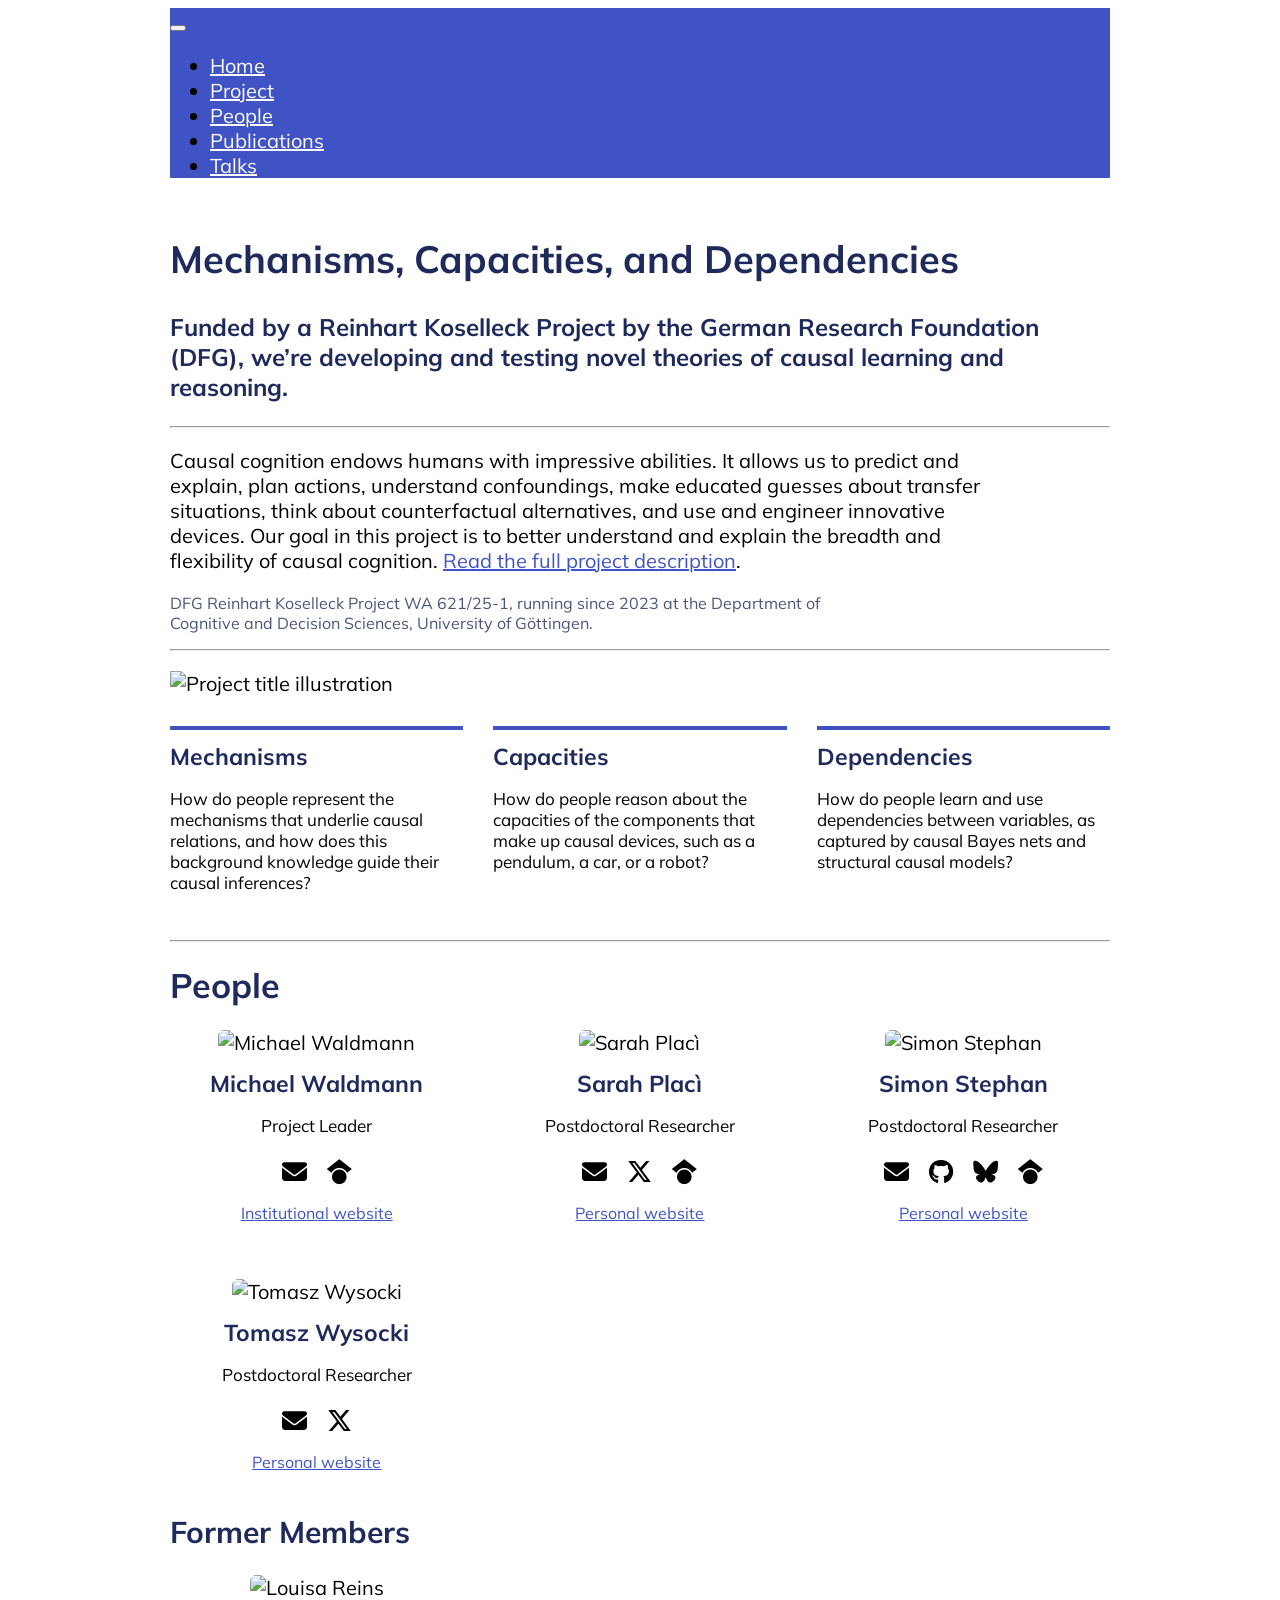
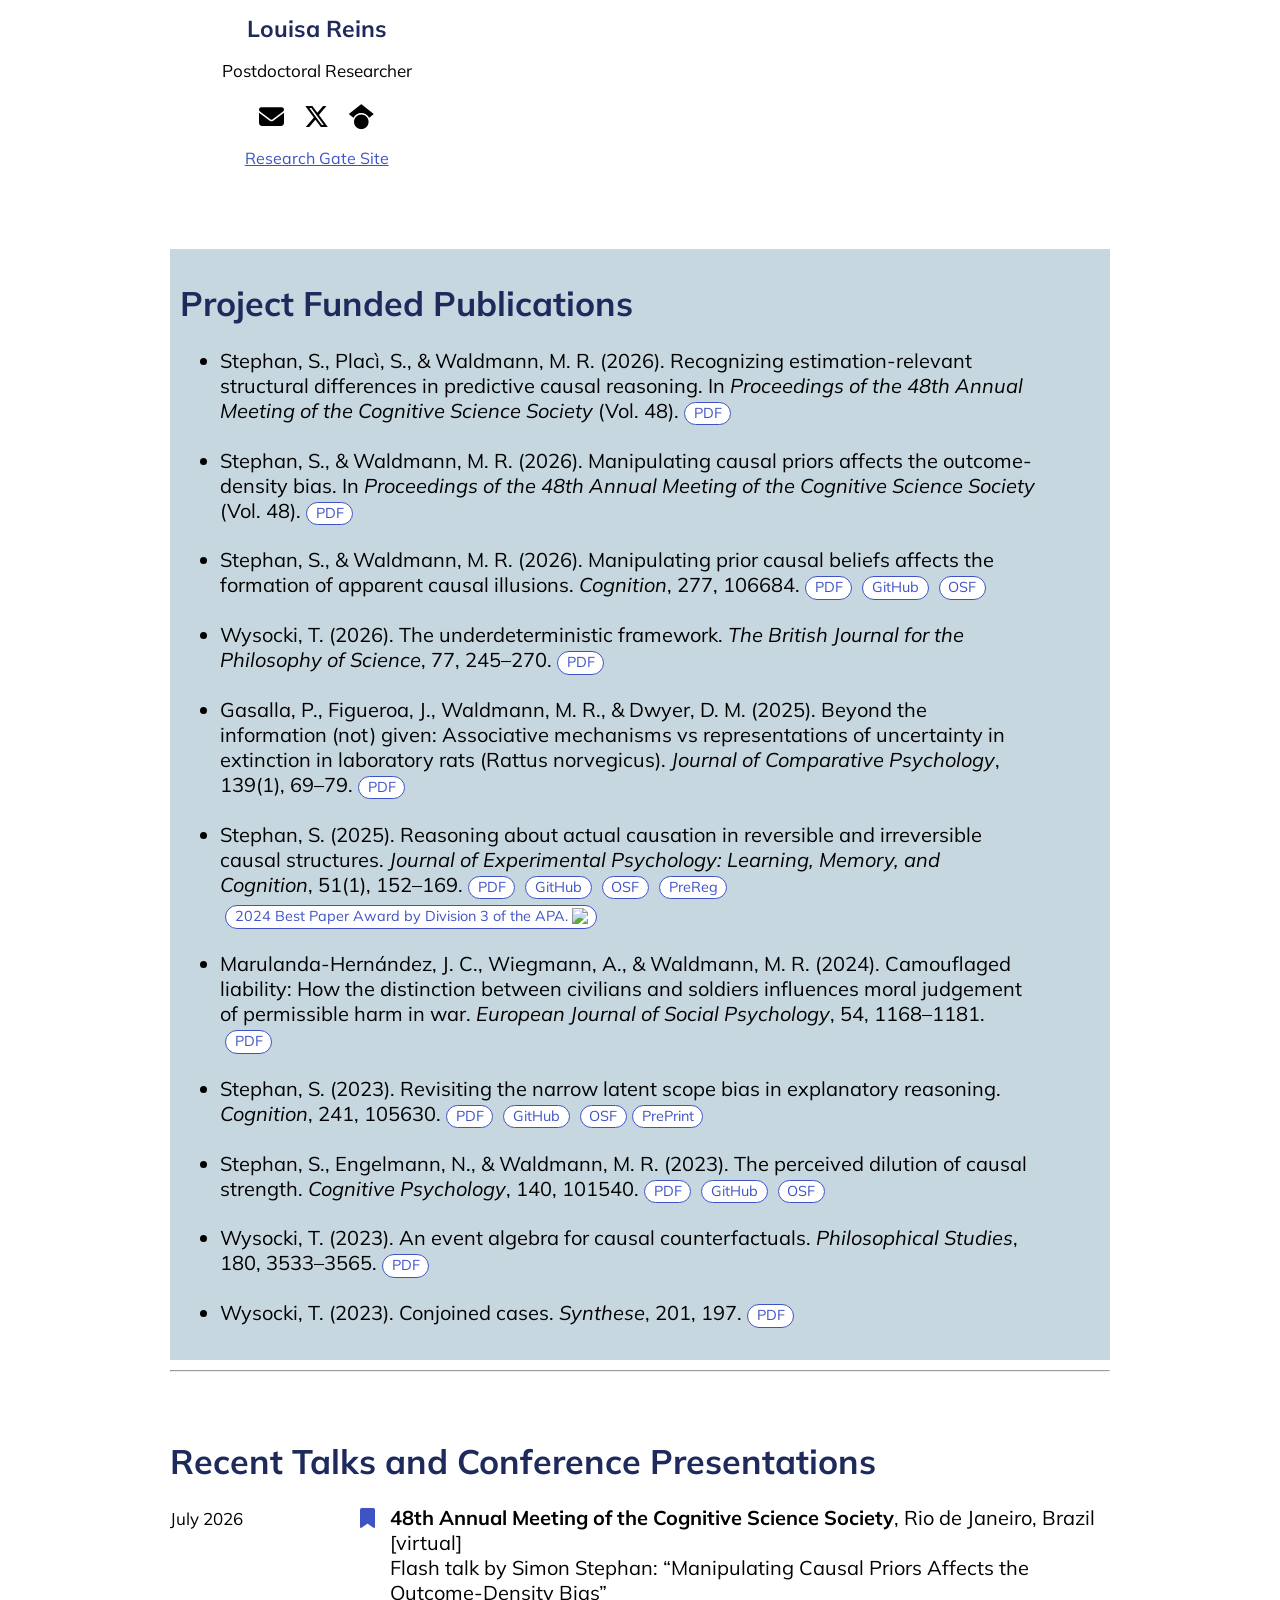
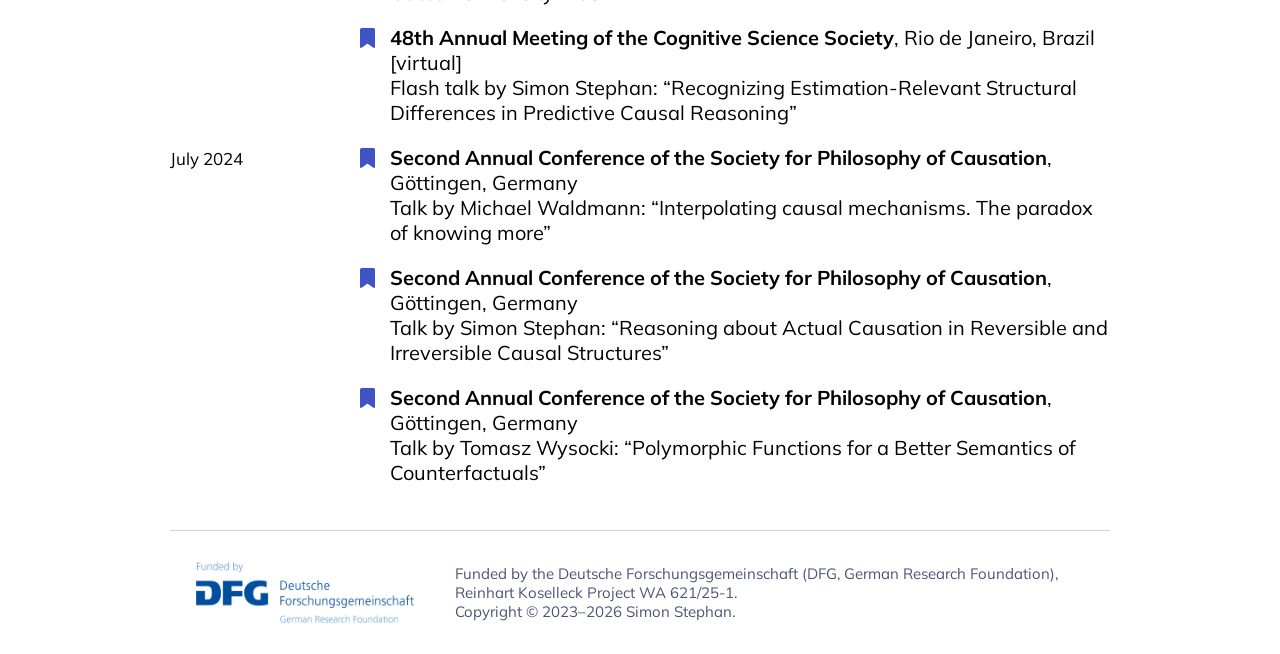
==== index.html @ 8e36511e "update" ====
<!DOCTYPE html>

<html>

<head>

<meta charset="utf-8" />
<meta name="generator" content="pandoc" />
<meta http-equiv="X-UA-Compatible" content="IE=EDGE" />




<title>Mechanisms, Capacities, and Dependencies</title>

<script src="site_libs/header-attrs-2.29/header-attrs.js"></script>
<script src="site_libs/jquery-3.6.0/jquery-3.6.0.min.js"></script>
<meta name="viewport" content="width=device-width, initial-scale=1" />
<link href="site_libs/bootstrap-3.3.5/css/yeti.min.css" rel="stylesheet" />
<script src="site_libs/bootstrap-3.3.5/js/bootstrap.min.js"></script>
<script src="site_libs/bootstrap-3.3.5/shim/html5shiv.min.js"></script>
<script src="site_libs/bootstrap-3.3.5/shim/respond.min.js"></script>
<style>h1 {font-size: 34px;}
       h1.title {font-size: 38px;}
       h2 {font-size: 30px;}
       h3 {font-size: 24px;}
       h4 {font-size: 18px;}
       h5 {font-size: 16px;}
       h6 {font-size: 12px;}
       code {color: inherit; background-color: rgba(0, 0, 0, 0.04);}
       pre:not([class]) { background-color: white }</style>
<script src="site_libs/navigation-1.1/tabsets.js"></script>
<link href="site_libs/highlightjs-9.12.0/textmate.css" rel="stylesheet" />
<script src="site_libs/highlightjs-9.12.0/highlight.js"></script>
<link rel="icon" type="image/png" href="favicon.ico"/>
<link rel="stylesheet" href="https://cdnjs.cloudflare.com/ajax/libs/font-awesome/6.5.2/css/all.min.css" crossorigin="anonymous" referrerpolicy="no-referrer"/>

<style type="text/css">
  code{white-space: pre-wrap;}
  span.smallcaps{font-variant: small-caps;}
  span.underline{text-decoration: underline;}
  div.column{display: inline-block; vertical-align: top; width: 50%;}
  div.hanging-indent{margin-left: 1.5em; text-indent: -1.5em;}
  ul.task-list{list-style: none;}
    </style>

<style type="text/css">code{white-space: pre;}</style>
<script type="text/javascript">
if (window.hljs) {
  hljs.configure({languages: []});
  hljs.initHighlightingOnLoad();
  if (document.readyState && document.readyState === "complete") {
    window.setTimeout(function() { hljs.initHighlighting(); }, 0);
  }
}
</script>






<link rel="stylesheet" href="styles.css" type="text/css" />



<style type = "text/css">
.main-container {
  max-width: 940px;
  margin-left: auto;
  margin-right: auto;
}
img {
  max-width:100%;
}
.tabbed-pane {
  padding-top: 12px;
}
.html-widget {
  margin-bottom: 20px;
}
button.code-folding-btn:focus {
  outline: none;
}
summary {
  display: list-item;
}
details > summary > p:only-child {
  display: inline;
}
pre code {
  padding: 0;
}
</style>


<style type="text/css">
.dropdown-submenu {
  position: relative;
}
.dropdown-submenu>.dropdown-menu {
  top: 0;
  left: 100%;
  margin-top: -6px;
  margin-left: -1px;
  border-radius: 0 6px 6px 6px;
}
.dropdown-submenu:hover>.dropdown-menu {
  display: block;
}
.dropdown-submenu>a:after {
  display: block;
  content: " ";
  float: right;
  width: 0;
  height: 0;
  border-color: transparent;
  border-style: solid;
  border-width: 5px 0 5px 5px;
  border-left-color: #cccccc;
  margin-top: 5px;
  margin-right: -10px;
}
.dropdown-submenu:hover>a:after {
  border-left-color: #adb5bd;
}
.dropdown-submenu.pull-left {
  float: none;
}
.dropdown-submenu.pull-left>.dropdown-menu {
  left: -100%;
  margin-left: 10px;
  border-radius: 6px 0 6px 6px;
}
</style>

<script type="text/javascript">
// manage active state of menu based on current page
$(document).ready(function () {
  // active menu anchor
  href = window.location.pathname
  href = href.substr(href.lastIndexOf('/') + 1)
  if (href === "")
    href = "index.html";
  var menuAnchor = $('a[href="' + href + '"]');

  // mark the anchor link active (and if it's in a dropdown, also mark that active)
  var dropdown = menuAnchor.closest('li.dropdown');
  if (window.bootstrap) { // Bootstrap 4+
    menuAnchor.addClass('active');
    dropdown.find('> .dropdown-toggle').addClass('active');
  } else { // Bootstrap 3
    menuAnchor.parent().addClass('active');
    dropdown.addClass('active');
  }

  // Navbar adjustments
  var navHeight = $(".navbar").first().height() + 15;
  var style = document.createElement('style');
  var pt = "padding-top: " + navHeight + "px; ";
  var mt = "margin-top: -" + navHeight + "px; ";
  var css = "";
  // offset scroll position for anchor links (for fixed navbar)
  for (var i = 1; i <= 6; i++) {
    css += ".section h" + i + "{ " + pt + mt + "}\n";
  }
  style.innerHTML = "body {" + pt + "padding-bottom: 40px; }\n" + css;
  document.head.appendChild(style);
});
</script>

<!-- tabsets -->

<style type="text/css">
.tabset-dropdown > .nav-tabs {
  display: inline-table;
  max-height: 500px;
  min-height: 44px;
  overflow-y: auto;
  border: 1px solid #ddd;
  border-radius: 4px;
}

.tabset-dropdown > .nav-tabs > li.active:before, .tabset-dropdown > .nav-tabs.nav-tabs-open:before {
  content: "\e259";
  font-family: 'Glyphicons Halflings';
  display: inline-block;
  padding: 10px;
  border-right: 1px solid #ddd;
}

.tabset-dropdown > .nav-tabs.nav-tabs-open > li.active:before {
  content: "\e258";
  font-family: 'Glyphicons Halflings';
  border: none;
}

.tabset-dropdown > .nav-tabs > li.active {
  display: block;
}

.tabset-dropdown > .nav-tabs > li > a,
.tabset-dropdown > .nav-tabs > li > a:focus,
.tabset-dropdown > .nav-tabs > li > a:hover {
  border: none;
  display: inline-block;
  border-radius: 4px;
  background-color: transparent;
}

.tabset-dropdown > .nav-tabs.nav-tabs-open > li {
  display: block;
  float: none;
}

.tabset-dropdown > .nav-tabs > li {
  display: none;
}
</style>

<!-- code folding -->




</head>

<body>


<div class="container-fluid main-container">




<div class="navbar navbar-inverse  navbar-fixed-top" role="navigation">
  <div class="container">
    <div class="navbar-header">
      <button type="button" class="navbar-toggle collapsed" data-toggle="collapse" data-bs-toggle="collapse" data-target="#navbar" data-bs-target="#navbar">
        <span class="icon-bar"></span>
        <span class="icon-bar"></span>
        <span class="icon-bar"></span>
      </button>
      <a class="navbar-brand" href="index.html"></a>
    </div>
    <div id="navbar" class="navbar-collapse collapse">
      <ul class="nav navbar-nav">
        <li>
  <a href="index.html">Home</a>
</li>
<li>
  <a href="project_desc.html">Project</a>
</li>
<li>
  <a href="index.html#people">People</a>
</li>
<li>
  <a href="index.html#publications">Publications</a>
</li>
<li>
  <a href="index.html#talks_confs">Talks</a>
</li>
      </ul>
      <ul class="nav navbar-nav navbar-right">
        
      </ul>
    </div><!--/.nav-collapse -->
  </div><!--/.container -->
</div><!--/.navbar -->

<div id="header">



<h1 class="title toc-ignore">Mechanisms, Capacities, and
Dependencies</h1>
<h3 class="subtitle">Funded by a Reinhart Koselleck Project by the
German Research Foundation (DFG), we’re developing and testing novel
theories of causal learning and reasoning.</h3>

</div>


<hr />
<p>Causal cognition endows humans with impressive abilities. It allows
us to predict and explain, plan actions, understand confoundings, make
educated guesses about transfer situations, think about counterfactual
alternatives, and use and engineer innovative devices. Our goal in this
project is to better understand and explain the breadth and flexibility
of causal cognition. <a href="project_desc.html">Read the full project
description</a>.</p>
<p class="project-meta">
DFG Reinhart Koselleck Project WA 621/25-1, running since 2023 at the
Department of Cognitive and Decision Sciences, University of Göttingen.
</p>
<hr />
<p><img src="images/title_image.png" alt="Project title illustration"></p>
<div class="themes">
<div class="theme">
<h3>
Mechanisms
</h3>
<p>
How do people represent the mechanisms that underlie causal relations,
and how does this background knowledge guide their causal inferences?
</p>
</div>
<div class="theme">
<h3>
Capacities
</h3>
<p>
How do people reason about the capacities of the components that make up
causal devices, such as a pendulum, a car, or a robot?
</p>
</div>
<div class="theme">
<h3>
Dependencies
</h3>
<p>
How do people learn and use dependencies between variables, as captured
by causal Bayes nets and structural causal models?
</p>
</div>
</div>
<hr />
<div id="people" class="section level1">
<h1>People<a name="people"></a></h1>
<div class="people-grid">
<div class="person">
<img src="images/avatar_michael.png" alt="Michael Waldmann">
<h3>
Michael Waldmann
</h3>
<p class="role">
Project Leader
</p>
<p class="person-links">
<a href="mailto:michael.waldmann@bio.uni-goettingen.de" title="Email" aria-label="Email"><i class="fa-solid fa-envelope"></i></a>
<a href="https://scholar.google.com/citations?user=w7jKiJ8AAAAJ&hl=de&oi=ao" title="Google Scholar" aria-label="Google Scholar"><i class="fa-brands fa-google-scholar"></i></a>
</p>
<p class="person-web">
<a href="https://www.psych.uni-goettingen.de/de/cognition/team/waldmann">Institutional
website</a>
</p>
</div>
<div class="person">
<img src="images/avatar_sarah.png" alt="Sarah Placì">
<h3>
Sarah Placì
</h3>
<p class="role">
Postdoctoral Researcher
</p>
<p class="person-links">
<a href="mailto:sarah.placi@gmail.com" title="Email" aria-label="Email"><i class="fa-solid fa-envelope"></i></a>
<a href="https://x.com/PlaciSarah" title="X / Twitter" aria-label="X / Twitter"><i class="fa-brands fa-x-twitter"></i></a>
<a href="https://scholar.google.com/citations?user=7uPERrwAAAAJ&hl=de&oi=ao" title="Google Scholar" aria-label="Google Scholar"><i class="fa-brands fa-google-scholar"></i></a>
</p>
<p class="person-web">
<a href="https://sarah-placi.github.io/sarah-placi/">Personal
website</a>
</p>
</div>
<div class="person">
<img src="images/avatar.png" alt="Simon Stephan">
<h3>
Simon Stephan
</h3>
<p class="role">
Postdoctoral Researcher
</p>
<p class="person-links">
<a href="mailto:simon.stephan@psych.uni-goettingen.de" title="Email" aria-label="Email"><i class="fa-solid fa-envelope"></i></a>
<a href="https://github.com/SimonStephan31" title="GitHub" aria-label="GitHub"><i class="fa-brands fa-github"></i></a>
<a href="https://bsky.app/profile/simonstephan.bsky.social" title="Bluesky" aria-label="Bluesky"><i class="fa-brands fa-bluesky"></i></a>
<a href="https://scholar.google.de/citations?hl=de&user=_GsFvvAAAAAJ" title="Google Scholar" aria-label="Google Scholar"><i class="fa-brands fa-google-scholar"></i></a>
</p>
<p class="person-web">
<a href="https://simonstephan.com/">Personal website</a>
</p>
</div>
<div class="person">
<img src="images/avatar_tomasz.png" alt="Tomasz Wysocki">
<h3>
Tomasz Wysocki
</h3>
<p class="role">
Postdoctoral Researcher
</p>
<p class="person-links">
<a href="mailto:tomwysocki@pitt.edu" title="Email" aria-label="Email"><i class="fa-solid fa-envelope"></i></a>
<a href="https://twitter.com/wysockit" title="X / Twitter" aria-label="X / Twitter"><i class="fa-brands fa-x-twitter"></i></a>
</p>
<p class="person-web">
<a href="https://tomwysocki.net/">Personal website</a>
</p>
</div>
</div>
<div id="former-members" class="section level2">
<h2>Former Members</h2>
<div class="people-grid">
<div class="person">
<img src="images/avatar_louisa.png" alt="Louisa Reins">
<h3>
Louisa Reins
</h3>
<p class="role">
Postdoctoral Researcher
</p>
<p class="person-links">
<a href="mailto:louisa-marie.reins@uni-goettingen.de" title="Email" aria-label="Email"><i class="fa-solid fa-envelope"></i></a>
<a href="https://twitter.com/louisareins" title="X / Twitter" aria-label="X / Twitter"><i class="fa-brands fa-x-twitter"></i></a>
<a href="https://scholar.google.com/citations?user=RVubpTgAAAAJ&hl=de&oi=ao" title="Google Scholar" aria-label="Google Scholar"><i class="fa-brands fa-google-scholar"></i></a>
</p>
<p class="person-web">
<a href="https://www.researchgate.net/profile/Louisa-Reins">Research
Gate Site</a>
</p>
</div>
</div>
<p><br></p>
</div>
</div>
<div id="project-funded-publications" class="section level1 boxBorder">
<h1>Project Funded Publications<a name="publications"></a></h1>
<ul>
<li><p>Stephan, S., Placì, S., &amp; Waldmann, M. R. (2026). Recognizing
estimation-relevant structural differences in predictive causal
reasoning. In <em>Proceedings of the 48th Annual Meeting of the
Cognitive Science Society</em> (Vol. 48).<span title="publication"><a
href="publications/Stephan-Plac%C3%AC-Waldmann_Confounding.pdf">PDF</a></span></p></li>
<li><p>Stephan, S., &amp; Waldmann, M. R. (2026). Manipulating causal
priors affects the outcome-density bias. In <em>Proceedings of the 48th
Annual Meeting of the Cognitive Science Society</em> (Vol. 48).<span
title="publication"><a
href="publications/Stephan-Waldmann_illusions_proceedings.pdf">PDF</a></span></p></li>
<li><p>Stephan, S., &amp; Waldmann, M. R. (2026). Manipulating prior
causal beliefs affects the formation of apparent causal illusions.
<em>Cognition</em>, 277, 106684.<span title="publication"><a
href="publications/Stephan-Waldmann_illusions_cognition.pdf">PDF</a></span>
<span title="github site"><a
href="https://github.com/SimonStephan31/Priors_and_Causal-Illusions">GitHub</a></span>
<span title="osf repository"><a
href="https://osf.io/4ghr3/">OSF</a></span></p></li>
<li><p>Wysocki, T. (2026). The underdeterministic framework. <em>The
British Journal for the Philosophy of Science</em>, 77, 245–270.<span
title="publication"><a
href="publications/wysocki_2023_undeterministic.pdf">PDF</a></span></p></li>
<li><p>Gasalla, P., Figueroa, J., Waldmann, M. R., &amp; Dwyer, D. M.
(2025). Beyond the information (not) given: Associative mechanisms vs
representations of uncertainty in extinction in laboratory rats (Rattus
norvegicus). <em>Journal of Comparative Psychology</em>, 139(1),
69–79.<span title="publication"><a
href="publications/Dwyer_et_al_2024_Rats.pdf">PDF</a></span></p></li>
<li><p>Stephan, S. (2025). Reasoning about actual causation in
reversible and irreversible causal structures. <em>Journal of
Experimental Psychology: Learning, Memory, and Cognition</em>, 51(1),
152–169.<span title="publication"><a
href="publications/Stephan_2024_ActualCausation_in_ReversibleStructures.pdf">PDF</a></span>
<span title="github site"><a
href="https://simonstephan31.github.io/actual_cause_reverse/index.html">GitHub</a></span>
<span title="osf repository"><a
href="https://osf.io/dnbf6/">OSF</a></span><!-- <span title = "pre-print">[PrePrint](XXX)</span> -->
<span title="pre-registration"><a
href="https://osf.io/dnbf6/registrations">PreReg</a></span><span
title="award"><a
href="https://www.apadivisions.org/division-3/awards">2024 Best Paper
Award by Division 3 of the APA.
<img src="images/Lit_price_icon.PNG"></a></span></p></li>
<li><p>Marulanda-Hernández, J. C., Wiegmann, A., &amp; Waldmann, M. R.
(2024). Camouflaged liability: How the distinction between civilians and
soldiers influences moral judgement of permissible harm in war.
<em>European Journal of Social Psychology</em>, 54, 1168–1181.<span
title="publication"><a
href="publications/Marulanda-Hern%C3%A1ndez_et_al_2024_CamouflagedLiability.pdf">PDF</a></span></p></li>
<li><p>Stephan, S. (2023). Revisiting the narrow latent scope bias in
explanatory reasoning. <em>Cognition</em>, 241, 105630.<span
title="publication"><a
href="publications/Stephan_2023_RevisitingTheNarrowLatentScopeBias.pdf">PDF</a></span>
<span title="github site"><a
href="https://simonstephan31.github.io/revisit_nlsbias/index.html">GitHub</a></span>
<span title="osf repository"><a
href="https://osf.io/n94ed/">OSF</a></span><span title="pre-print"><a
href="https://psyarxiv.com/a8cve/">PrePrint</a></span></p></li>
<li><p>Stephan, S., Engelmann, N., &amp; Waldmann, M. R. (2023). The
perceived dilution of causal strength. <em>Cognitive Psychology</em>,
140, 101540.<span title="publication"><a
href="publications/Stephan_Engelmann_Waldmann_2023_strengthDilution.pdf">PDF</a></span>
<span title="github site"><a
href="https://simonstephan31.github.io/The-Dilution-of-Causal-Strength/index.html">GitHub</a></span>
<span title="osf repository"><a
href="https://osf.io/nrv7p/">OSF</a></span></p></li>
<li><p>Wysocki, T. (2023). An event algebra for causal counterfactuals.
<em>Philosophical Studies</em>, 180, 3533–3565.<span
title="publication"><a
href="publications/wysocki_2023_eventAlgebra.pdf">PDF</a></span></p></li>
<li><p>Wysocki, T. (2023). Conjoined cases. <em>Synthese</em>, 201,
197.<span title="publication"><a
href="publications/wysocki_2023_conjoinedCases.pdf">PDF</a></span></p></li>
</ul>
<!---
- __Waldmann, M. R.__ (2017). _The Oxford handbook of causal reasoning_. Oxford University Press.
-->
</div>
<hr />
<p><br />
</p>
<div id="recent-talks-and-conference-presentations"
class="section level1">
<h1>Recent Talks and Conference
Presentations<a name="talks_confs"></a></h1>
<div class="talks">
<div class="talk-date">
July 2026
</div>
<div class="talk-body">
<strong>48th Annual Meeting of the Cognitive Science Society</strong>,
Rio de Janeiro, Brazil [virtual]<br> Flash talk by Simon Stephan:
“Manipulating Causal Priors Affects the Outcome-Density Bias”
</div>
<div class="talk-date">

</div>
<div class="talk-body">
<strong>48th Annual Meeting of the Cognitive Science Society</strong>,
Rio de Janeiro, Brazil [virtual]<br> Flash talk by Simon Stephan:
“Recognizing Estimation-Relevant Structural Differences in Predictive
Causal Reasoning”
</div>
<div class="talk-date">
July 2024
</div>
<div class="talk-body">
<strong>Second Annual Conference of the Society for Philosophy of
Causation</strong>, Göttingen, Germany<br> Talk by Michael Waldmann:
“Interpolating causal mechanisms. The paradox of knowing more”
</div>
<div class="talk-date">

</div>
<div class="talk-body">
<strong>Second Annual Conference of the Society for Philosophy of
Causation</strong>, Göttingen, Germany<br> Talk by Simon Stephan:
“Reasoning about Actual Causation in Reversible and Irreversible Causal
Structures”
</div>
<div class="talk-date">

</div>
<div class="talk-body">
<strong>Second Annual Conference of the Society for Philosophy of
Causation</strong>, Göttingen, Germany<br> Talk by Tomasz Wysocki:
“Polymorphic Functions for a Better Semantics of Counterfactuals”
</div>
</div>
</div>

<footer class="site-footer">
<img src="images/dfg_logo_funded_by_en.png" alt="Funded by the Deutsche Forschungsgemeinschaft (DFG, German Research Foundation)">
<p>Funded by the Deutsche Forschungsgemeinschaft (DFG, German Research Foundation), Reinhart Koselleck Project WA 621/25-1.<br>
Copyright &copy; 2023&ndash;2026 Simon Stephan.</p>
</footer>



</div>

<script>

// add bootstrap table styles to pandoc tables
function bootstrapStylePandocTables() {
  $('tr.odd').parent('tbody').parent('table').addClass('table table-condensed');
}
$(document).ready(function () {
  bootstrapStylePandocTables();
});


</script>

<!-- tabsets -->

<script>
$(document).ready(function () {
  window.buildTabsets("TOC");
});

$(document).ready(function () {
  $('.tabset-dropdown > .nav-tabs > li').click(function () {
    $(this).parent().toggleClass('nav-tabs-open');
  });
});
</script>

<!-- code folding -->


<!-- dynamically load mathjax for compatibility with self-contained -->
<script>
  (function () {
    var script = document.createElement("script");
    script.type = "text/javascript";
    script.src  = "https://mathjax.rstudio.com/latest/MathJax.js?config=TeX-AMS-MML_HTMLorMML";
    document.getElementsByTagName("head")[0].appendChild(script);
  })();
</script>

</body>
</html>
---- styles.css ----
@import url('https://fonts.googleapis.com/css2?family=Mulish:ital,wght@0,400;0,700;1,400&display=swap');


blockquote {
  font-style: italic
}


/* -- Center page titles and remove white space -- */
.title {
  text-align: left;
  margin-top: 1.5em !important;
  margin-bottom: 0.75em;
  font-size: clamp(2.2rem, 6vw, 60pt);
}
   

/* -- Define the font type of the website's body -- */
body {
    font-family: 'Mulish', 'Muli', 'Helvetica Neue', Arial, sans-serif;
    font-size: 20px;
}

/*h1,h2,h3,h4,h5,h6{
  font-size: 20pt;
}
*/

.boxBorder {
  border: 0px solid #bc93a7;
  padding: 10px;
  outline: #3f53c5 solid 0px;
  outline-offset: 5px;
  background: #c7d7e0;
}

html {
  scroll-behavior: smooth;
}


/* -- Define columns -- */
.column-left{
  float: left;
  width: 25%;
  text-align: left;
  padding-left: 10px;
}

.column-right{
  float: right;
  width: 60%;
  text-align: left;
  padding-left: 10px;
  padding-right: 10px;
}

.column-right_alignRight{
  float: right;
  width: 20%;
  text-align: right;
  padding-left: 10px;
  padding-right: 10px;
}

.column-left_alignLeft{
  float: left;
  width: 20%;
  text-align: right;
  padding-left: 10px;
  padding-right: 10px;
}


.column-right_alignRightBigger{
  float: right;
  width: 50%;
  text-align: right;
  padding-left: 10px;
  padding-right: 10px;
}


/* -- Clear floats after the columns -- */
.row:after {
  content: "";
  display: table;
  clear: both;
}

/* -- allows us to add borders to images -- */
img[src*="#bordered"] {
   border: 2px solid black;
}


/* -- Keyboard focus -- */
a:focus-visible {
  outline: 2px solid #3f53c5;
  outline-offset: 2px;
}

/* -- People: responsive card grid -- */
.people-grid {
  display: grid;
  grid-template-columns: repeat(auto-fill, minmax(260px, 1fr));
  gap: 2em 1.5em;
  margin-top: 1em;
}

.person {
  text-align: center;
}

.person img {
  width: 100%;
  max-width: 200px;
  aspect-ratio: 1 / 1;
  object-fit: cover;
  border-radius: 6px;
}

.person h3 {
  font-size: 1.15em;
  font-weight: 700;
  margin: 0.6em 0 0.1em;
}

.person .role {
  font-size: 0.85em;
  margin-bottom: 0.3em;
}

.person-links {
  margin-bottom: 0.2em;
}

.person-links a {
  font-size: 1.25em;
  margin: 0 0.3em;
  color: inherit;
}

.person-links a:hover {
  color: #3f53c5;
}

.person-web {
  font-size: 0.8em;
}

/* -- Publications: link badges -- */
.boxBorder ul li {
  margin-bottom: 0.6em;
}

.boxBorder span[title] > a {
  display: inline-block;
  font-size: 0.72em;
  line-height: 1.5;
  padding: 0 0.6em;
  margin: 0.15em 0 0.15em 0.35em;
  border: 1px solid #3f53c5;
  border-radius: 1em;
  background: #fff;
  color: #3f53c5;
  text-decoration: none;
  white-space: nowrap;
}

.boxBorder span[title] > a:hover {
  background: #3f53c5;
  color: #fff;
}

.boxBorder span[title="award"] > a {
  white-space: normal;
}

.boxBorder span[title] img {
  height: 1.1em;
  vertical-align: -0.2em;
}


/* -- Color scheme: project blue for navbar, links and headings -- */
.navbar-inverse {
  background-color: #3f53c5;
  border-color: #3f53c5;
}

.navbar-inverse .navbar-nav > li > a,
.navbar-inverse .navbar-brand {
  color: #fff;
}

.navbar-inverse .navbar-nav > li > a:hover,
.navbar-inverse .navbar-nav > li > a:focus,
.navbar-inverse .navbar-nav > .active > a,
.navbar-inverse .navbar-nav > .active > a:hover {
  background-color: #2f3f9e;
  color: #fff;
}

a {
  color: #3f53c5;
}

a:hover {
  color: #2f3f9e;
}

h1, h2, h3 {
  color: #1f2a5c;
}

/* -- Readable line length for running text -- */
.main-container p,
.main-container li,
.subtitle {
  max-width: 68ch;
}

.people-grid p,
.themes p {
  max-width: none;
}

.project-meta {
  font-size: 0.8em;
  color: #4a5578;
}

/* -- Research themes -- */
.themes {
  display: grid;
  grid-template-columns: repeat(auto-fit, minmax(240px, 1fr));
  gap: 1.5em;
  margin: 1.5em 0;
}

.theme {
  border-top: 4px solid #3f53c5;
  padding-top: 0.6em;
}

.theme h3 {
  font-size: 1.15em;
  font-weight: 700;
  margin: 0 0 0.3em;
}

.theme p {
  font-size: 0.85em;
}

/* -- Figures on the project page -- */
.figure-wide {
  display: block;
  width: 100%;
  max-width: 900px;
  height: auto;
  margin: 1.5em 0;
}

/* -- Talks in CV layout -- */
.talks {
  display: grid;
  grid-template-columns: 8em 1fr;
  column-gap: 1.5em;
  row-gap: 1em;
  margin-top: 1em;
}

.talk-date {
  font-size: 0.85em;
  padding-top: 0.15em;
}

.talk-body {
  position: relative;
  padding-left: 1.5em;
  max-width: 68ch;
}

.talk-body::before {
  content: "\f02e";
  font-family: "Font Awesome 6 Free";
  font-weight: 900;
  position: absolute;
  left: 0;
  top: 0.1em;
  color: #3f53c5;
}

@media (max-width: 600px) {
  .talks {
    grid-template-columns: 1fr;
    row-gap: 0.2em;
  }
  .talk-date:empty {
    display: none;
  }
  .talk-body {
    margin-bottom: 0.8em;
  }
}

/* -- Footer with DFG funding note -- */
.site-footer {
  max-width: 940px;
  margin: 3em auto 1.5em;
  padding: 1.5em 15px 0;
  border-top: 1px solid #c7d7e0;
  display: flex;
  flex-wrap: wrap;
  align-items: center;
  gap: 1em 2em;
  font-size: 0.75em;
  color: #4a5578;
}

.site-footer img {
  width: 240px;
  height: auto;
}

.site-footer p {
  margin: 0;
  flex: 1 1 300px;
}
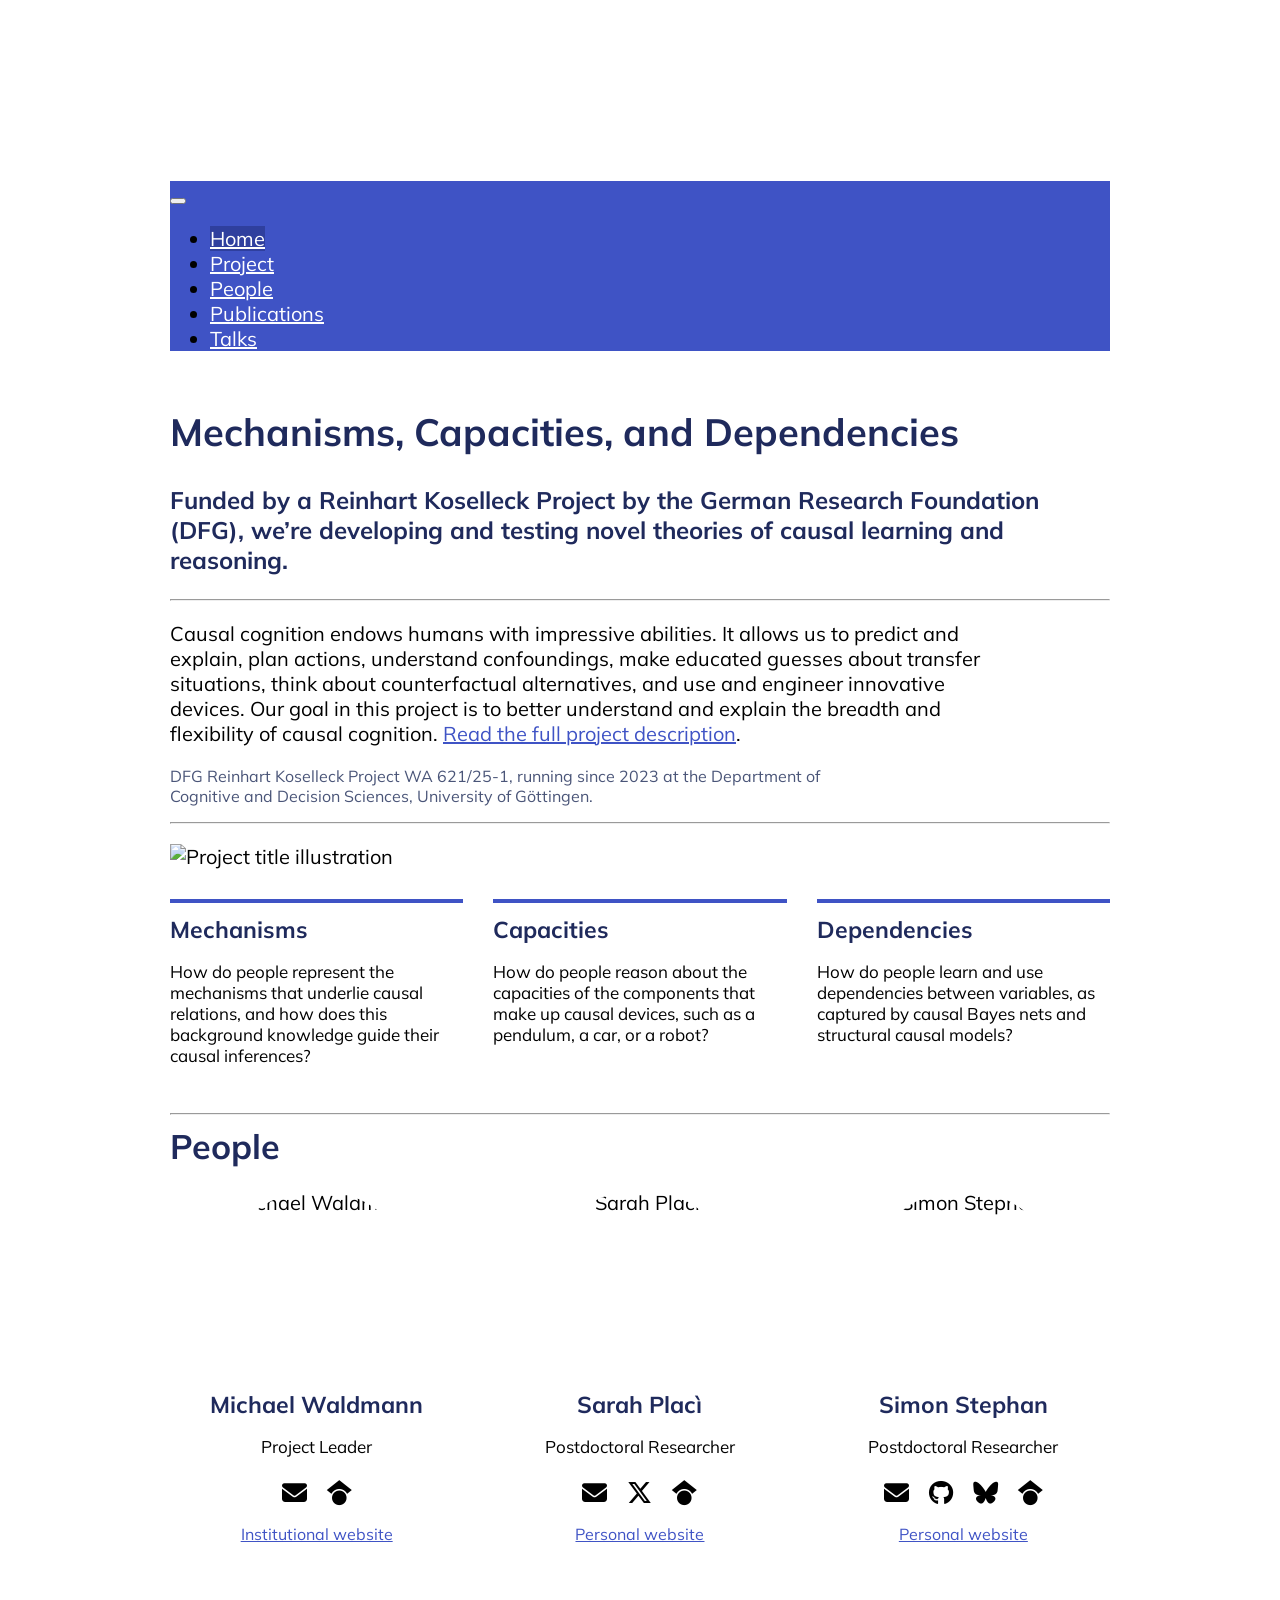
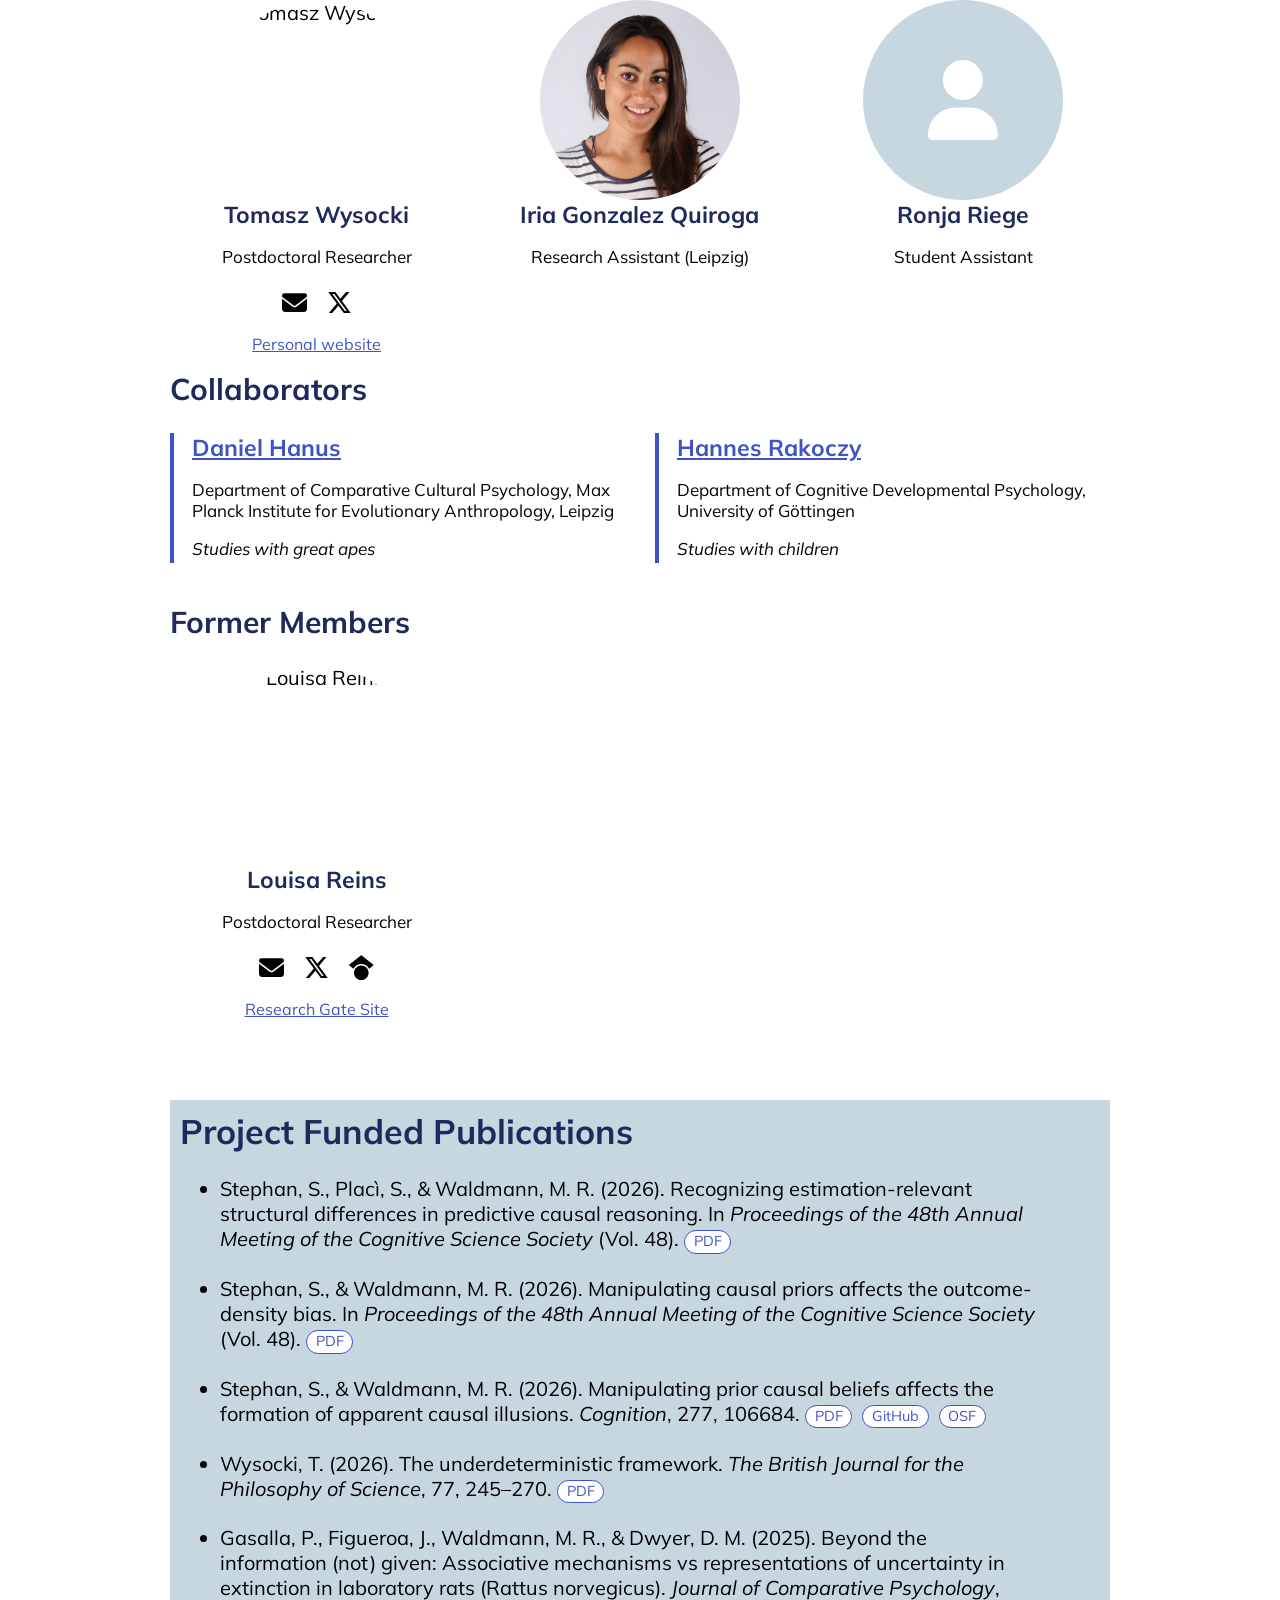
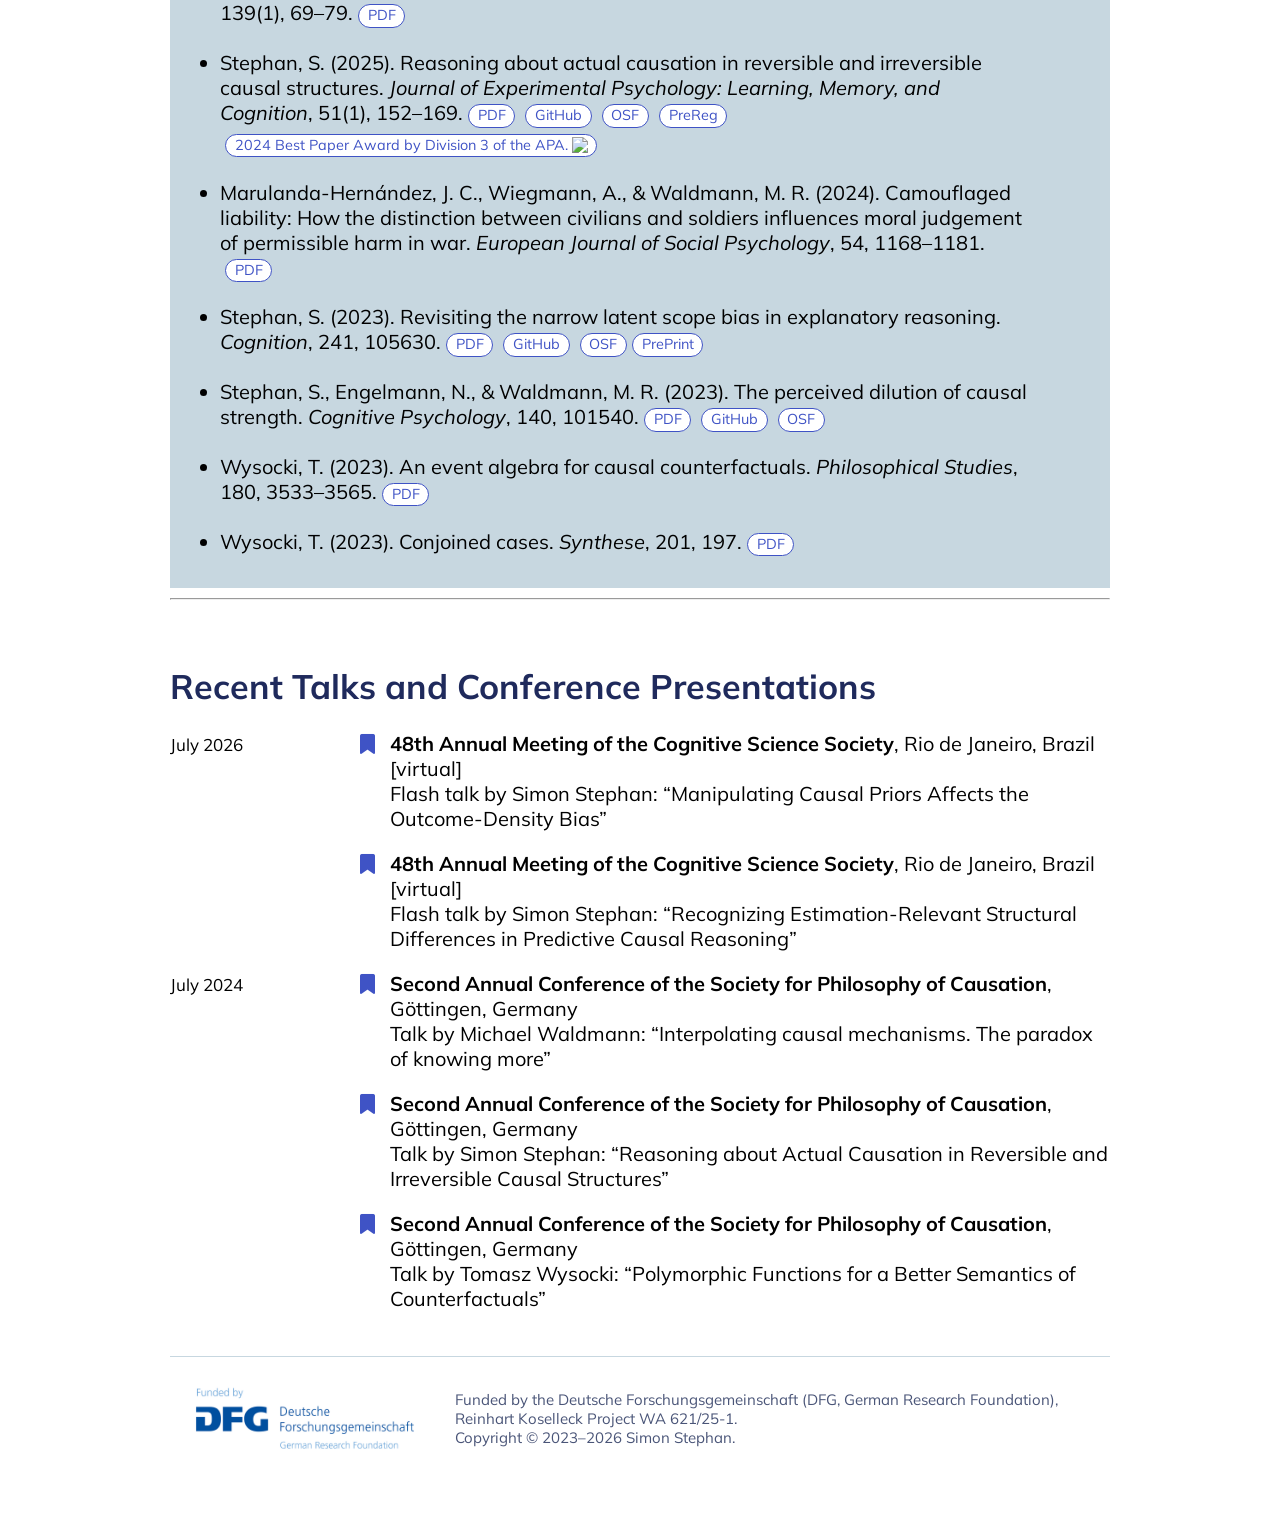
==== commit 68aae295: "update" ====
--- a/index.html
+++ b/index.html
@@ -396,6 +396,56 @@
 <p class="person-web">
 <a href="https://tomwysocki.net/">Personal website</a>
 </p>
+</div>
+<div class="person">
+<img src="images/avatar_iria.jpg" alt="Iria Gonzalez Quiroga">
+<h3>
+Iria Gonzalez Quiroga
+</h3>
+<p class="role">
+Research Assistant (Leipzig)
+</p>
+</div>
+<div class="person">
+<div class="avatar-placeholder" aria-hidden="true">
+<i class="fa-solid fa-user"></i>
+</div>
+<h3>
+Ronja Riege
+</h3>
+<p class="role">
+Student Assistant
+</p>
+</div>
+</div>
+<div id="collaborators" class="section level2">
+<h2>Collaborators</h2>
+<div class="collaborators">
+<div class="collaborator">
+<h3>
+<a href="https://www.eva.mpg.de/comparative-cultural-psychology/staff/daniel-hanus">Daniel
+Hanus</a>
+</h3>
+<p>
+Department of Comparative Cultural Psychology, Max Planck Institute for
+Evolutionary Anthropology, Leipzig
+</p>
+<p class="collab-note">
+Studies with great apes
+</p>
+</div>
+<div class="collaborator">
+<h3>
+<a href="https://www.psych.uni-goettingen.de/rakoczy">Hannes Rakoczy</a>
+</h3>
+<p>
+Department of Cognitive Developmental Psychology, University of
+Göttingen
+</p>
+<p class="collab-note">
+Studies with children
+</p>
+</div>
 </div>
 </div>
 <div id="former-members" class="section level2">
--- a/site_libs/highlightjs-9.12.0/textmate.css
+++ b/site_libs/highlightjs-9.12.0/textmate.css
@@ -0,0 +1,19 @@
+.hljs-literal {
+  color: rgb(88, 72, 246);
+}
+
+.hljs-number {
+  color: rgb(0, 0, 205);
+}
+
+.hljs-comment {
+  color: rgb(76, 136, 107);
+}
+
+.hljs-keyword {
+  color: rgb(0, 0, 255);
+}
+
+.hljs-string {
+  color: rgb(3, 106, 7);
+}
--- a/styles.css
+++ b/styles.css
@@ -117,7 +117,9 @@
   max-width: 200px;
   aspect-ratio: 1 / 1;
   object-fit: cover;
-  border-radius: 6px;
+  border-radius: 50%;
+  display: block;
+  margin: 0 auto;
 }
 
 .person h3 {
@@ -329,3 +331,47 @@
   margin: 0;
   flex: 1 1 300px;
 }
+
+
+/* -- Placeholder for team members without photo -- */
+.avatar-placeholder {
+  width: 100%;
+  max-width: 200px;
+  aspect-ratio: 1 / 1;
+  margin: 0 auto;
+  border-radius: 50%;
+  background: #c7d7e0;
+  display: flex;
+  align-items: center;
+  justify-content: center;
+  font-size: 4em;
+  color: #fff;
+}
+
+/* -- Collaborators -- */
+.collaborators {
+  display: grid;
+  grid-template-columns: repeat(auto-fit, minmax(260px, 1fr));
+  gap: 1.5em;
+  margin: 1em 0 2em;
+}
+
+.collaborator {
+  border-left: 4px solid #3f53c5;
+  padding-left: 0.9em;
+}
+
+.collaborator h3 {
+  font-size: 1.15em;
+  font-weight: 700;
+  margin: 0 0 0.3em;
+}
+
+.collaborator p {
+  font-size: 0.85em;
+  margin-bottom: 0.2em;
+}
+
+.collaborator .collab-note {
+  font-style: italic;
+}
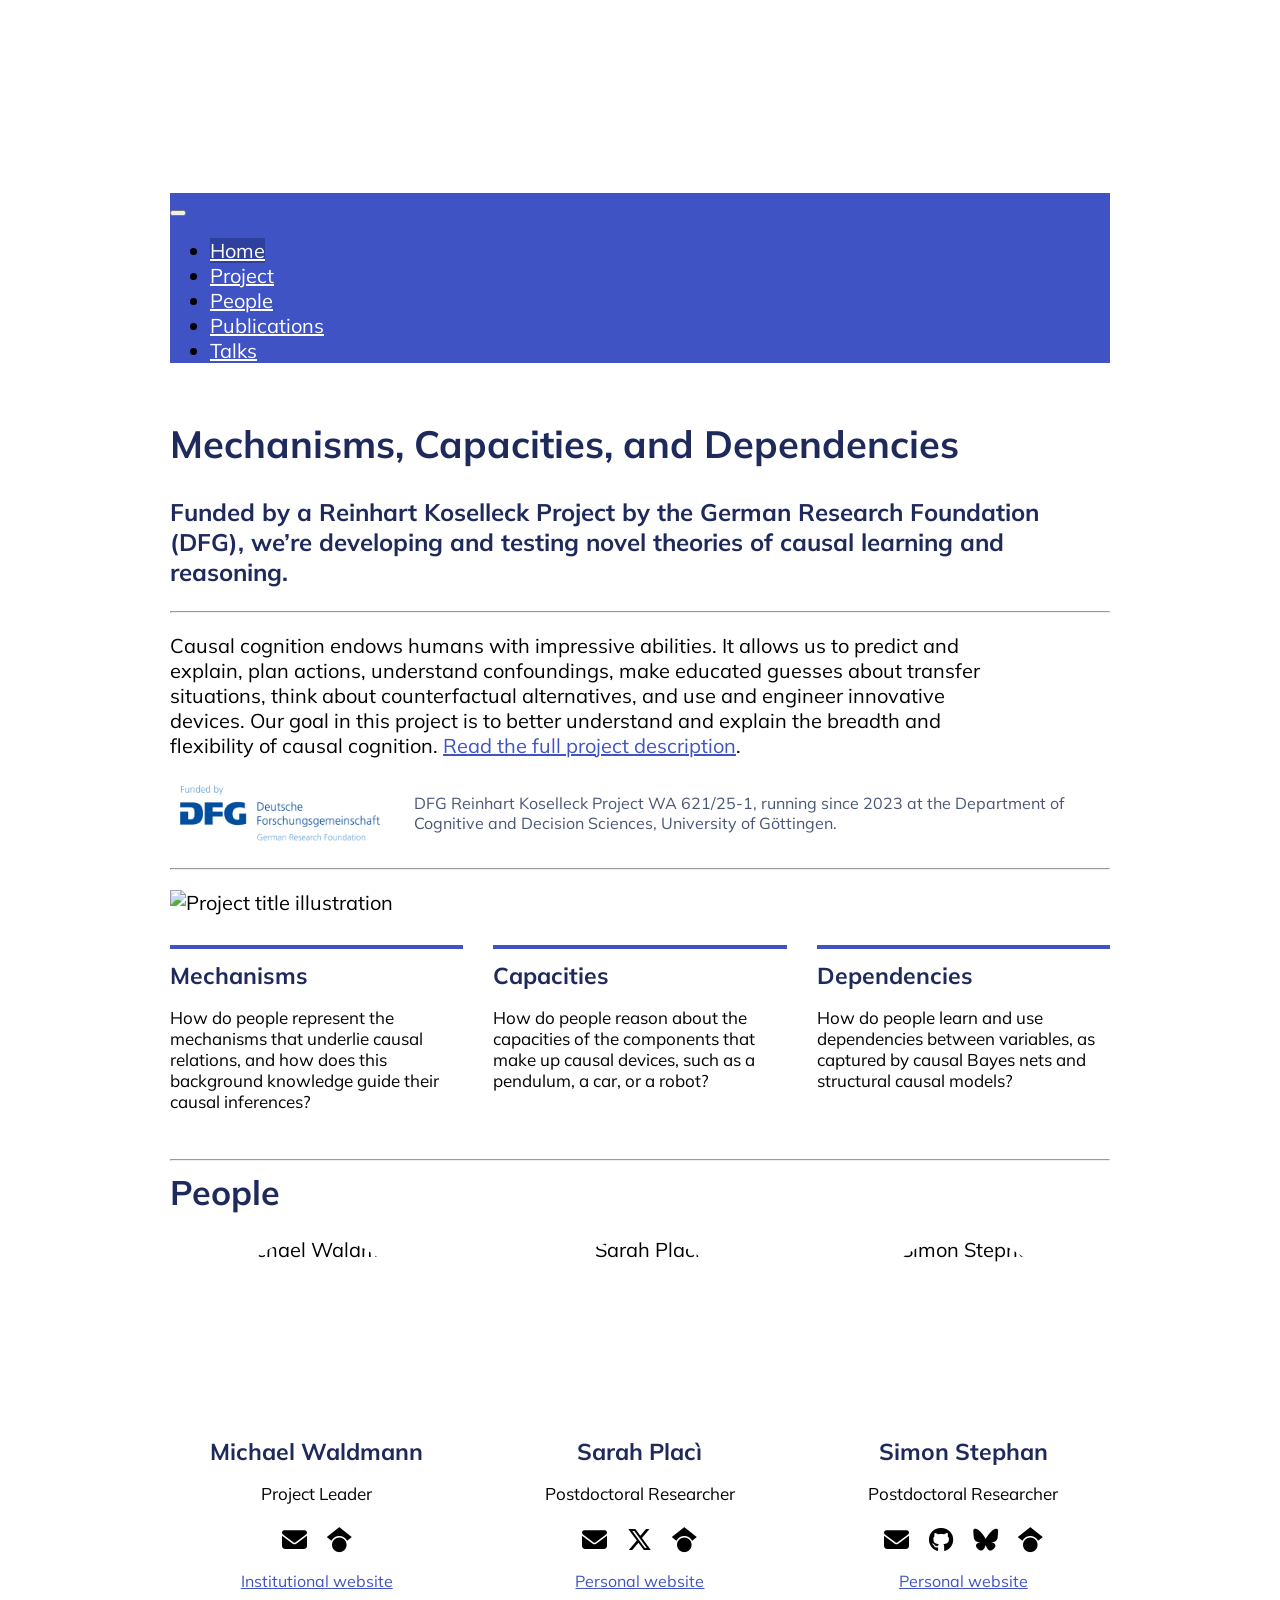
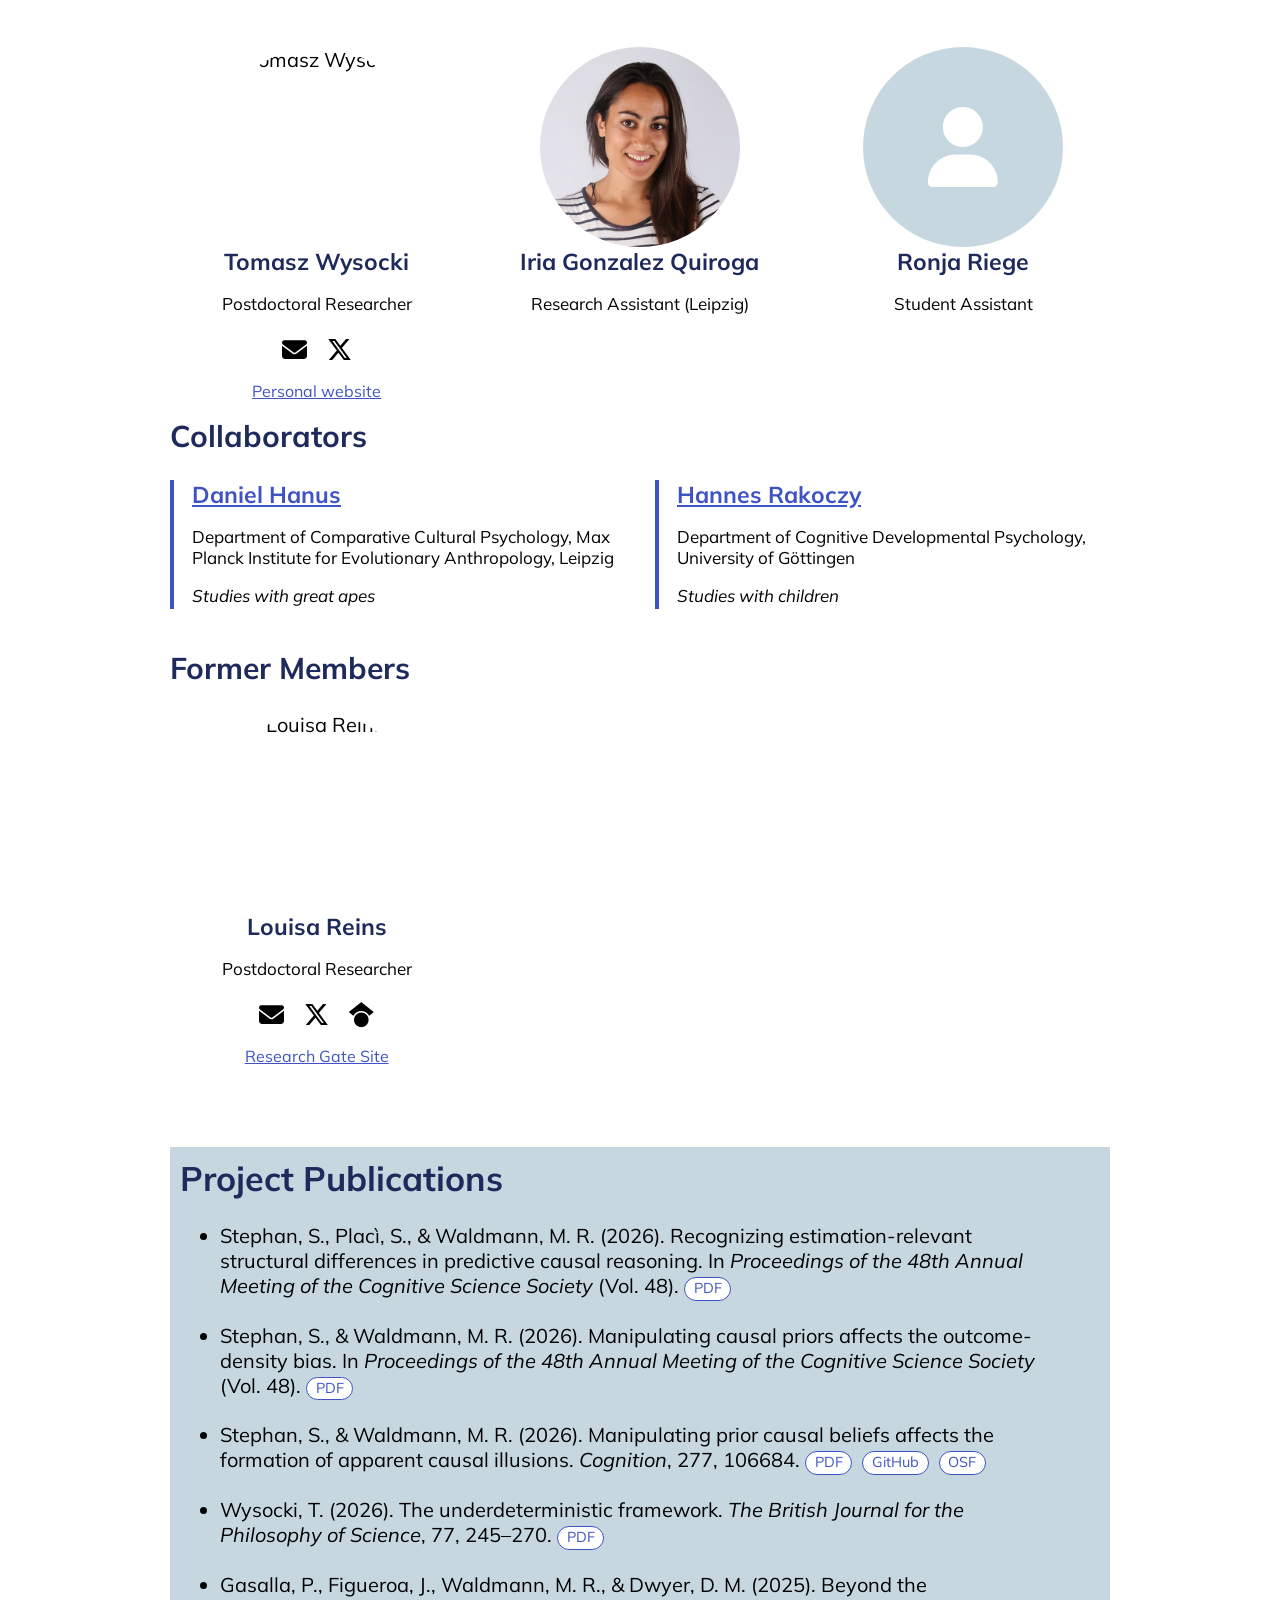
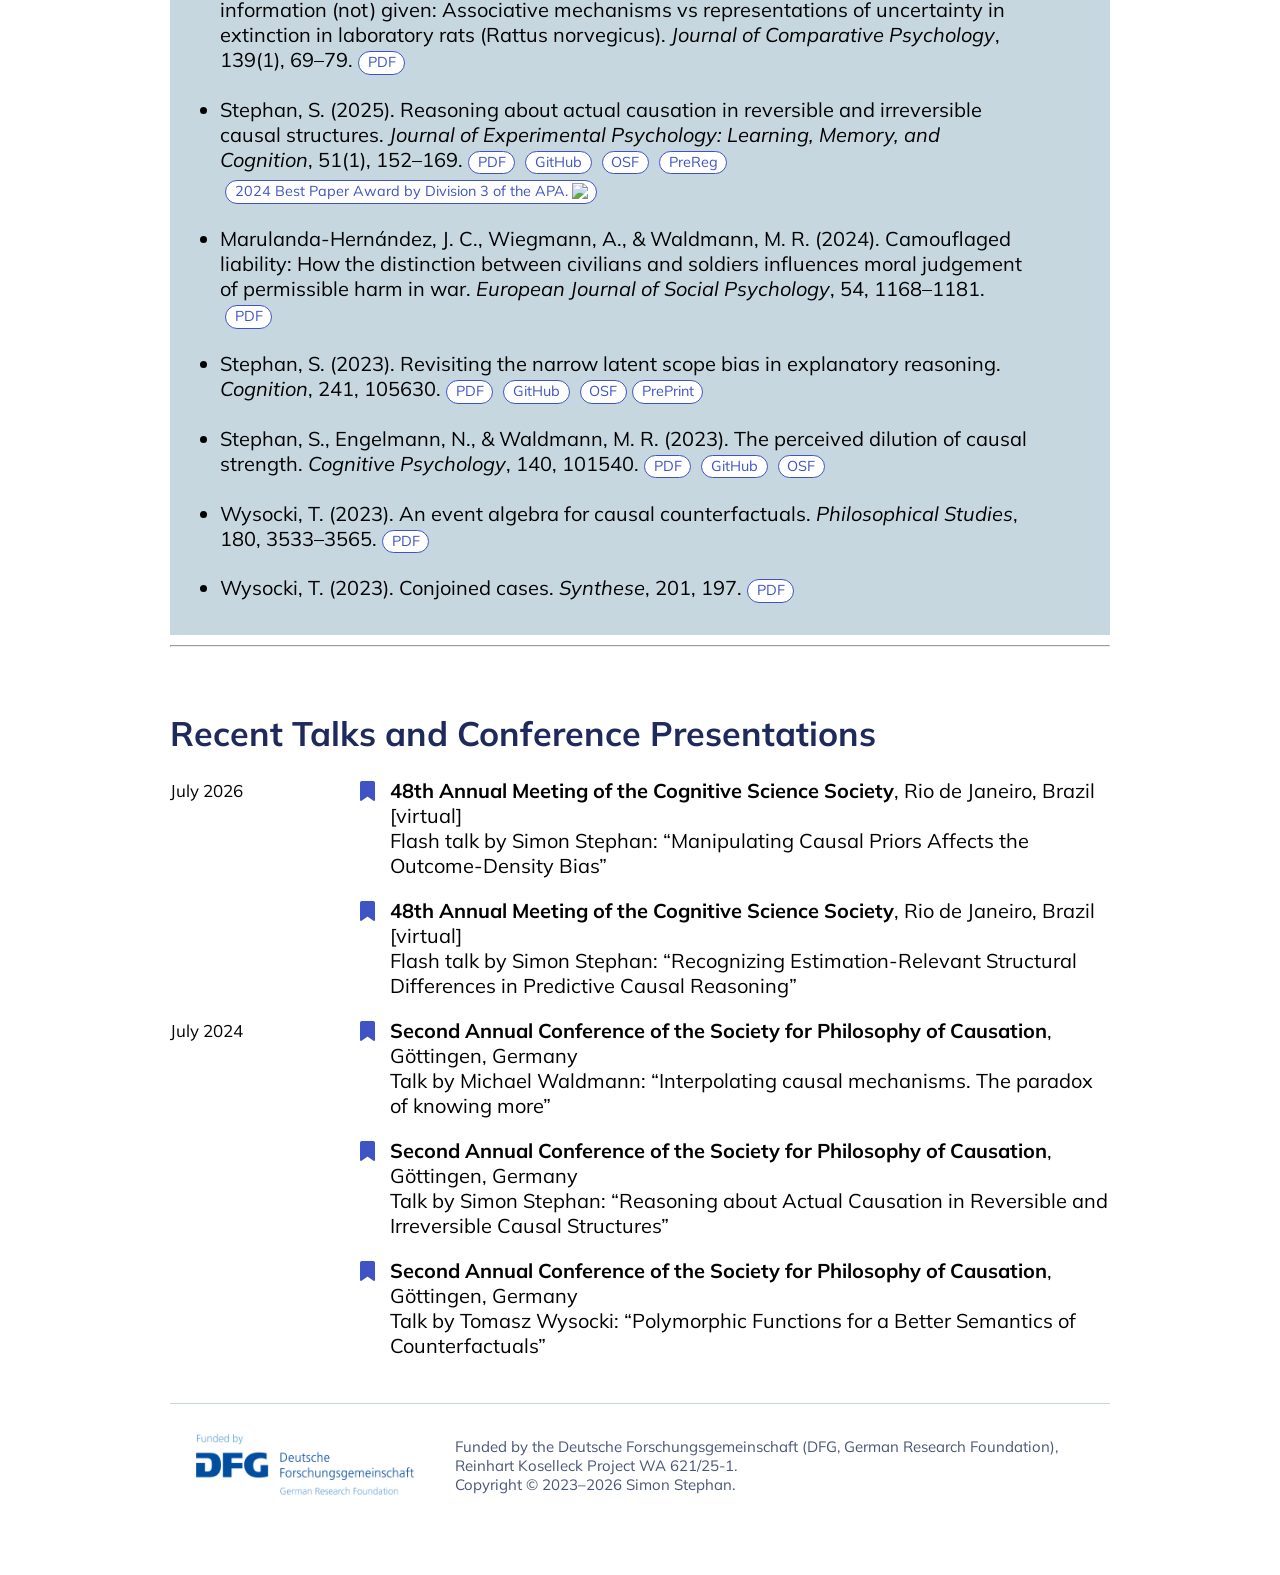
==== commit 4dec7183: "update" ====
--- a/index.html
+++ b/index.html
@@ -289,10 +289,13 @@
 project is to better understand and explain the breadth and flexibility
 of causal cognition. <a href="project_desc.html">Read the full project
 description</a>.</p>
-<p class="project-meta">
+<div class="project-meta">
+<img src="images/dfg_logo_funded_by_en.png" alt="Funded by the Deutsche Forschungsgemeinschaft (DFG, German Research Foundation)">
+<p>
 DFG Reinhart Koselleck Project WA 621/25-1, running since 2023 at the
 Department of Cognitive and Decision Sciences, University of Göttingen.
 </p>
+</div>
 <hr />
 <p><img src="images/title_image.png" alt="Project title illustration"></p>
 <div class="themes">
@@ -378,7 +381,8 @@
 <a href="https://scholar.google.de/citations?hl=de&user=_GsFvvAAAAAJ" title="Google Scholar" aria-label="Google Scholar"><i class="fa-brands fa-google-scholar"></i></a>
 </p>
 <p class="person-web">
-<a href="https://simonstephan.com/">Personal website</a>
+<a href="https://simonstephan31.github.io/AcademicWebsite/">Personal
+website</a>
 </p>
 </div>
 <div class="person">
@@ -473,8 +477,8 @@
 <p><br></p>
 </div>
 </div>
-<div id="project-funded-publications" class="section level1 boxBorder">
-<h1>Project Funded Publications<a name="publications"></a></h1>
+<div id="project-publications" class="section level1 boxBorder">
+<h1>Project Publications<a name="publications"></a></h1>
 <ul>
 <li><p>Stephan, S., Placì, S., &amp; Waldmann, M. R. (2026). Recognizing
 estimation-relevant structural differences in predictive causal
--- a/styles.css
+++ b/styles.css
@@ -229,8 +229,23 @@
 }
 
 .project-meta {
+  display: flex;
+  flex-wrap: wrap;
+  align-items: center;
+  gap: 0.8em 1.5em;
+  margin: 1.2em 0;
   font-size: 0.8em;
   color: #4a5578;
+}
+
+.project-meta img {
+  width: 220px;
+  height: auto;
+}
+
+.project-meta p {
+  margin: 0;
+  flex: 1 1 280px;
 }
 
 /* -- Research themes -- */
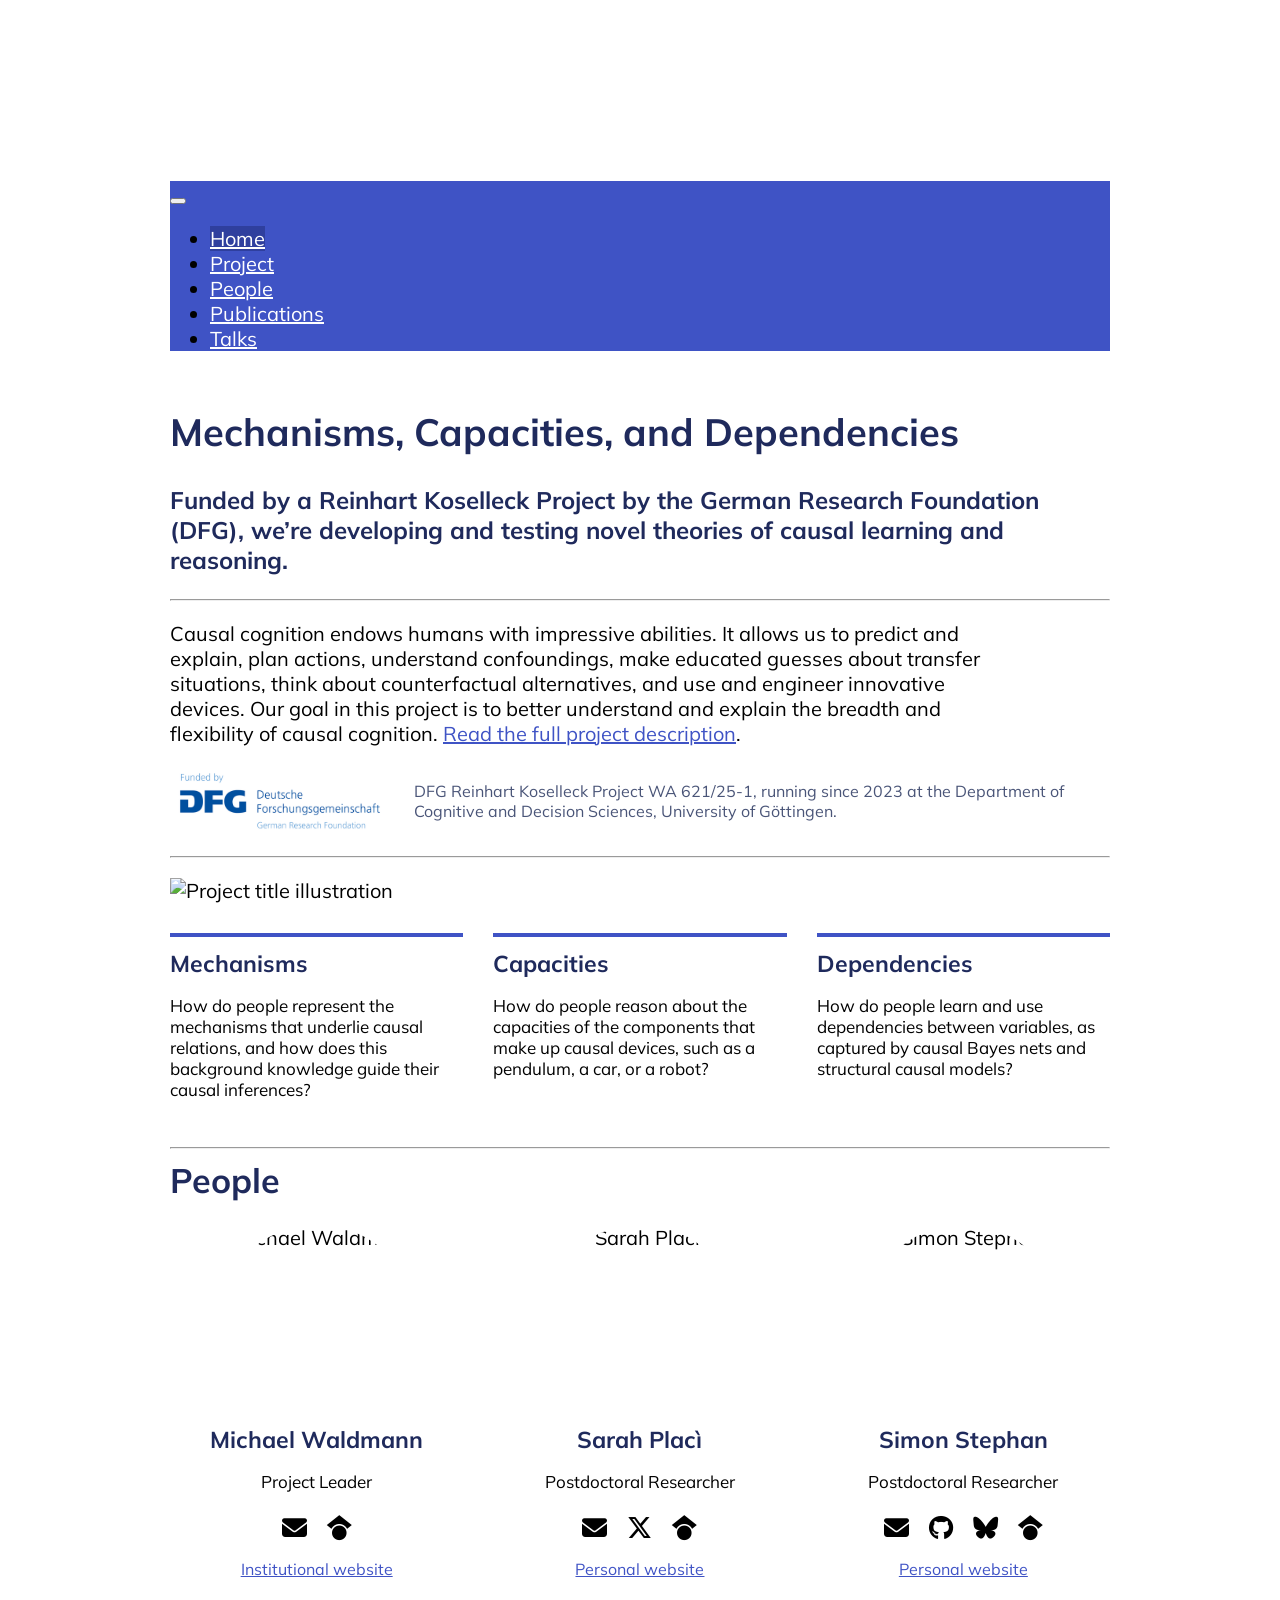
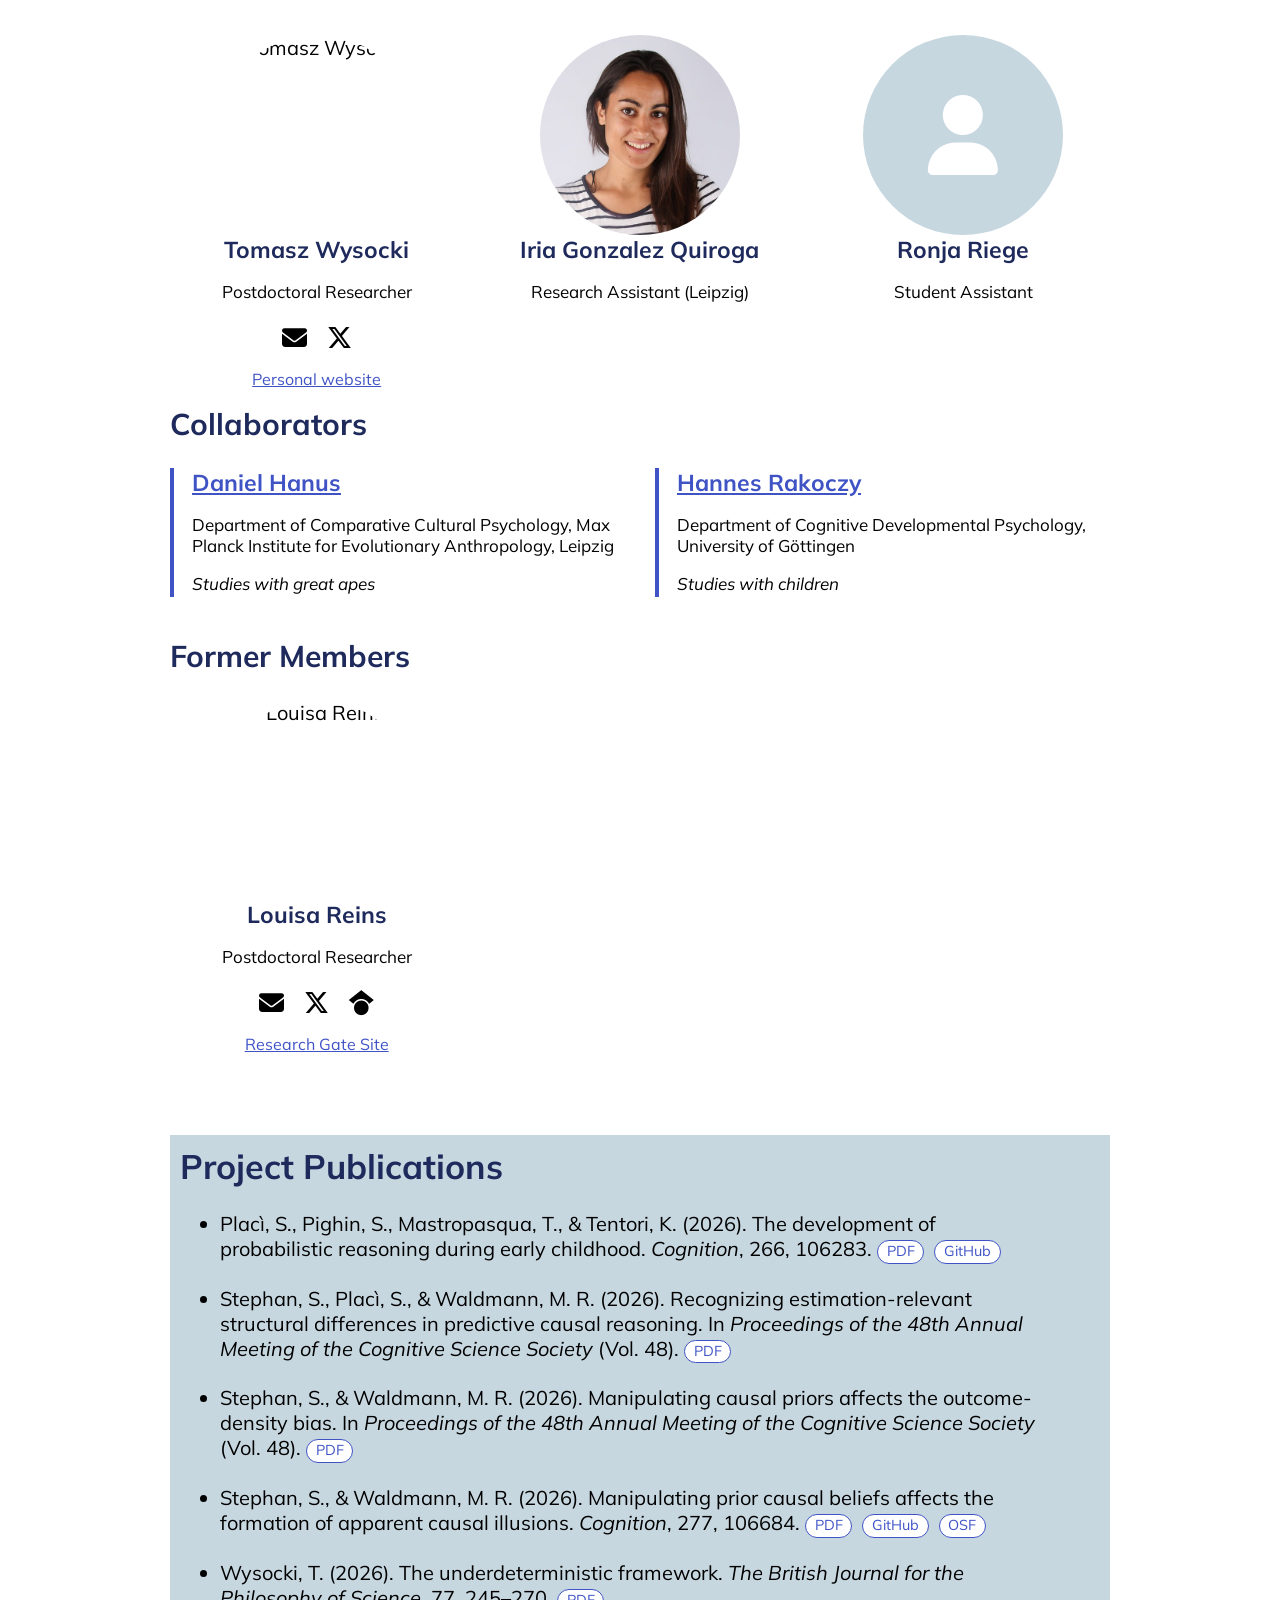
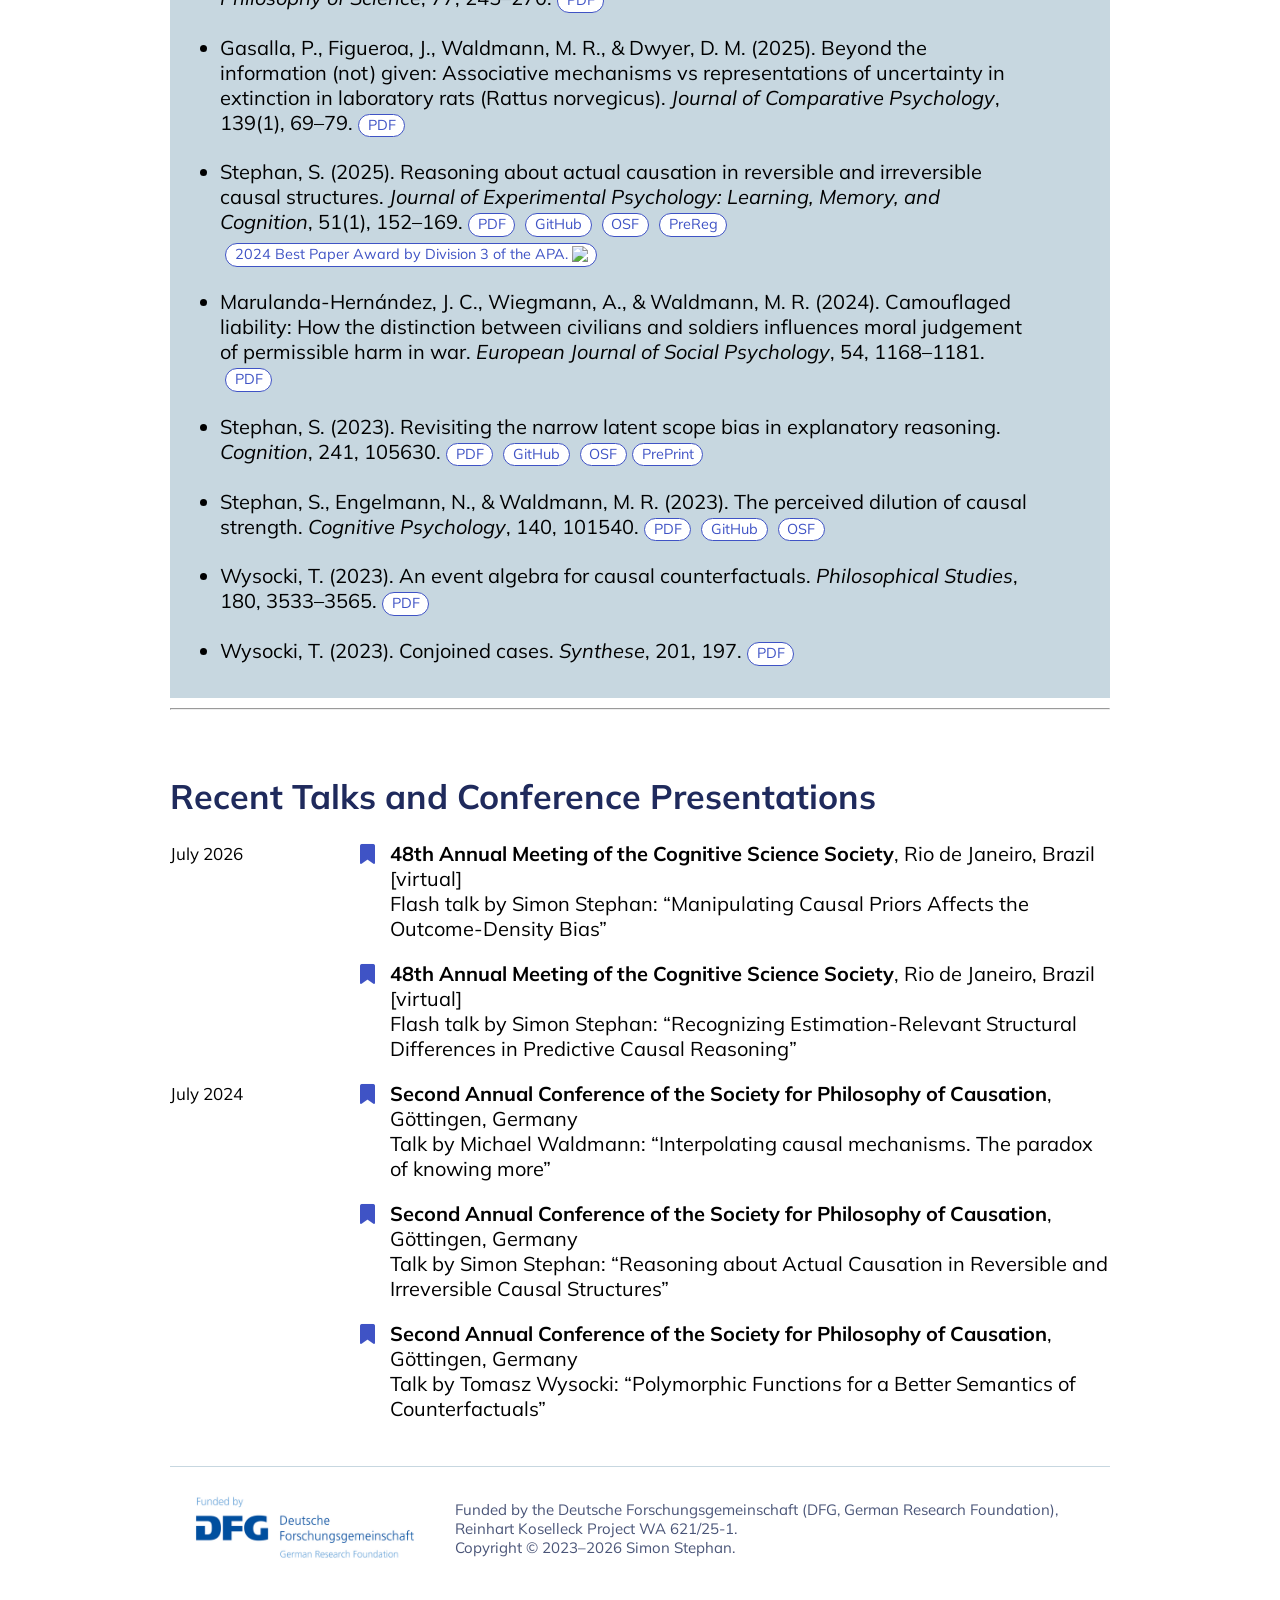
==== commit 8cd604cb: "update" ====
--- a/index.html
+++ b/index.html
@@ -480,6 +480,12 @@
 <div id="project-publications" class="section level1 boxBorder">
 <h1>Project Publications<a name="publications"></a></h1>
 <ul>
+<li><p>Placì, S., Pighin, S., Mastropasqua, T., &amp; Tentori, K.
+(2026). The development of probabilistic reasoning during early
+childhood. <em>Cognition</em>, 266, 106283.<span title="publication"><a
+href="publications/Placi_et_al_2026.pdf">PDF</a></span> <span
+title="github site"><a
+href="https://sarah-placi.github.io/prob_reasoning_preschoolers/index.html">GitHub</a></span></p></li>
 <li><p>Stephan, S., Placì, S., &amp; Waldmann, M. R. (2026). Recognizing
 estimation-relevant structural differences in predictive causal
 reasoning. In <em>Proceedings of the 48th Annual Meeting of the
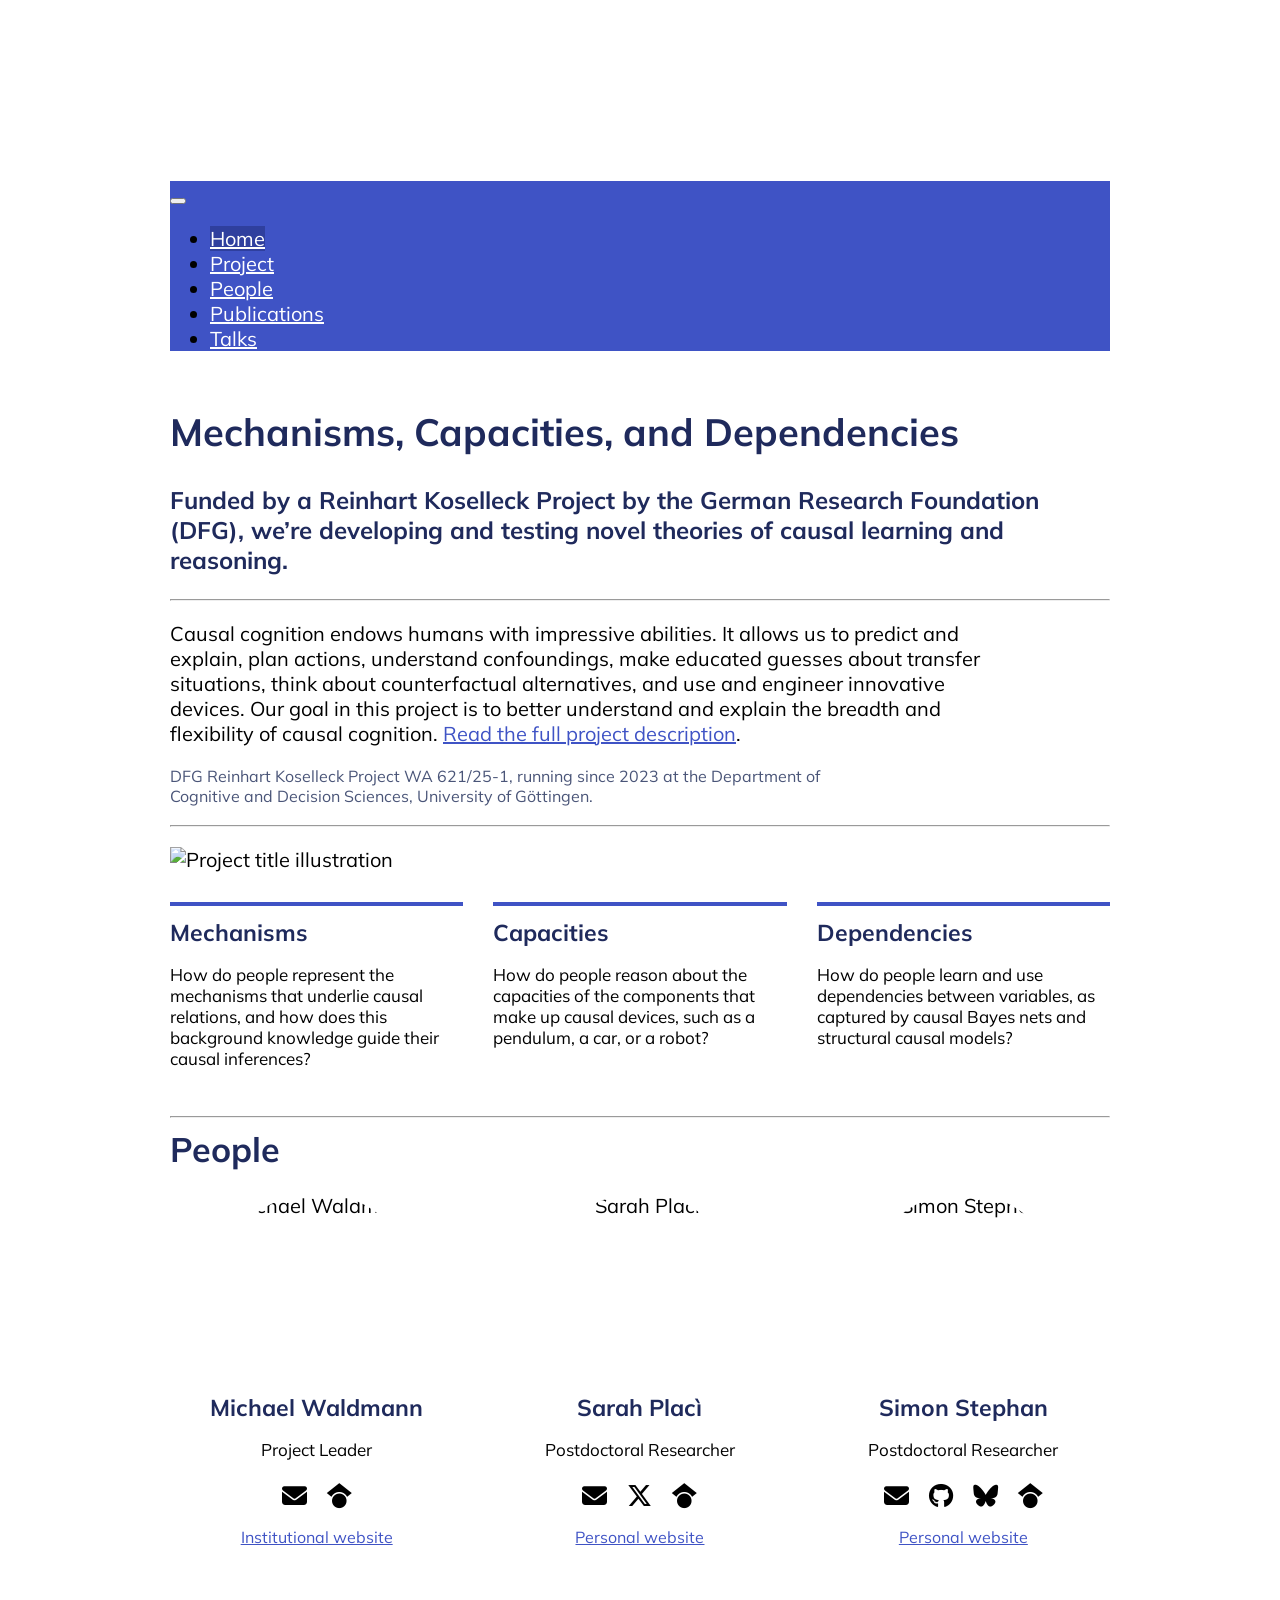
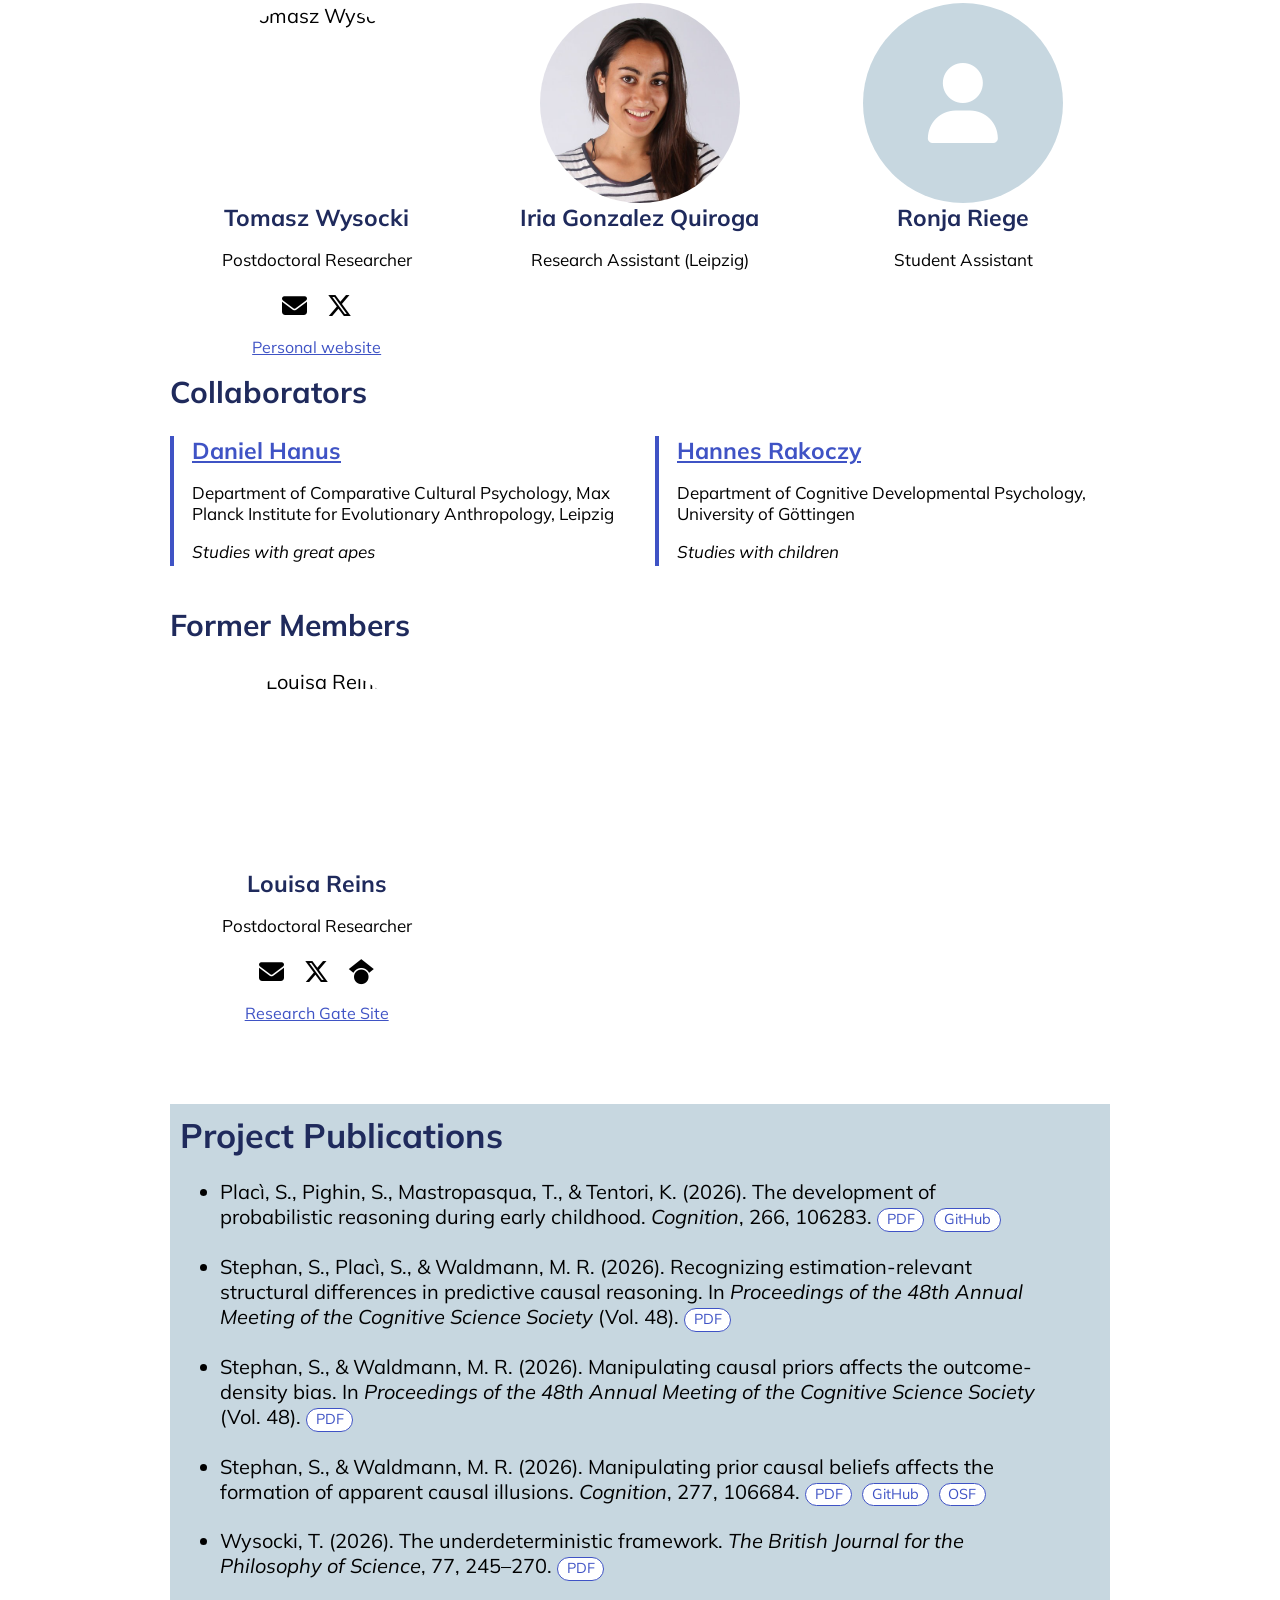
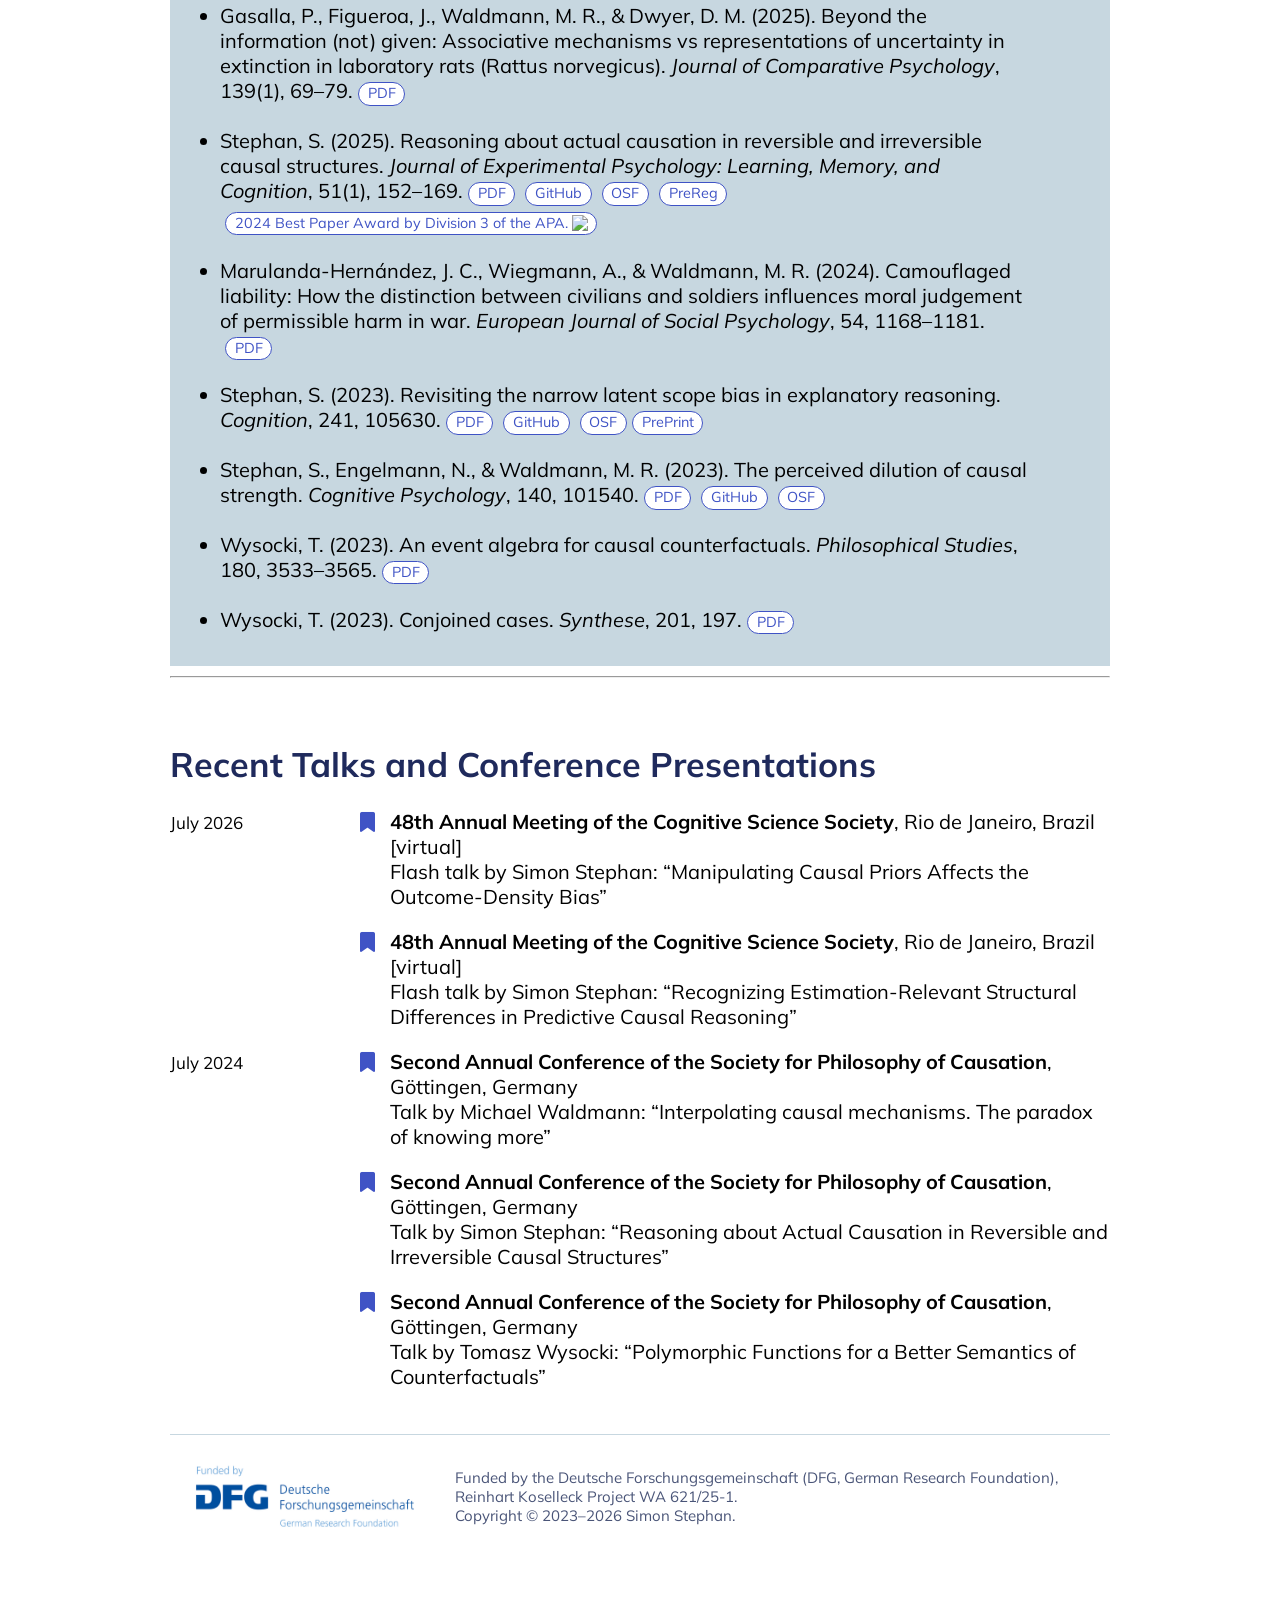
==== commit af46b534: "Update index.html" ====
--- a/index.html
+++ b/index.html
@@ -290,7 +290,6 @@
 of causal cognition. <a href="project_desc.html">Read the full project
 description</a>.</p>
 <div class="project-meta">
-<img src="images/dfg_logo_funded_by_en.png" alt="Funded by the Deutsche Forschungsgemeinschaft (DFG, German Research Foundation)">
 <p>
 DFG Reinhart Koselleck Project WA 621/25-1, running since 2023 at the
 Department of Cognitive and Decision Sciences, University of Göttingen.
